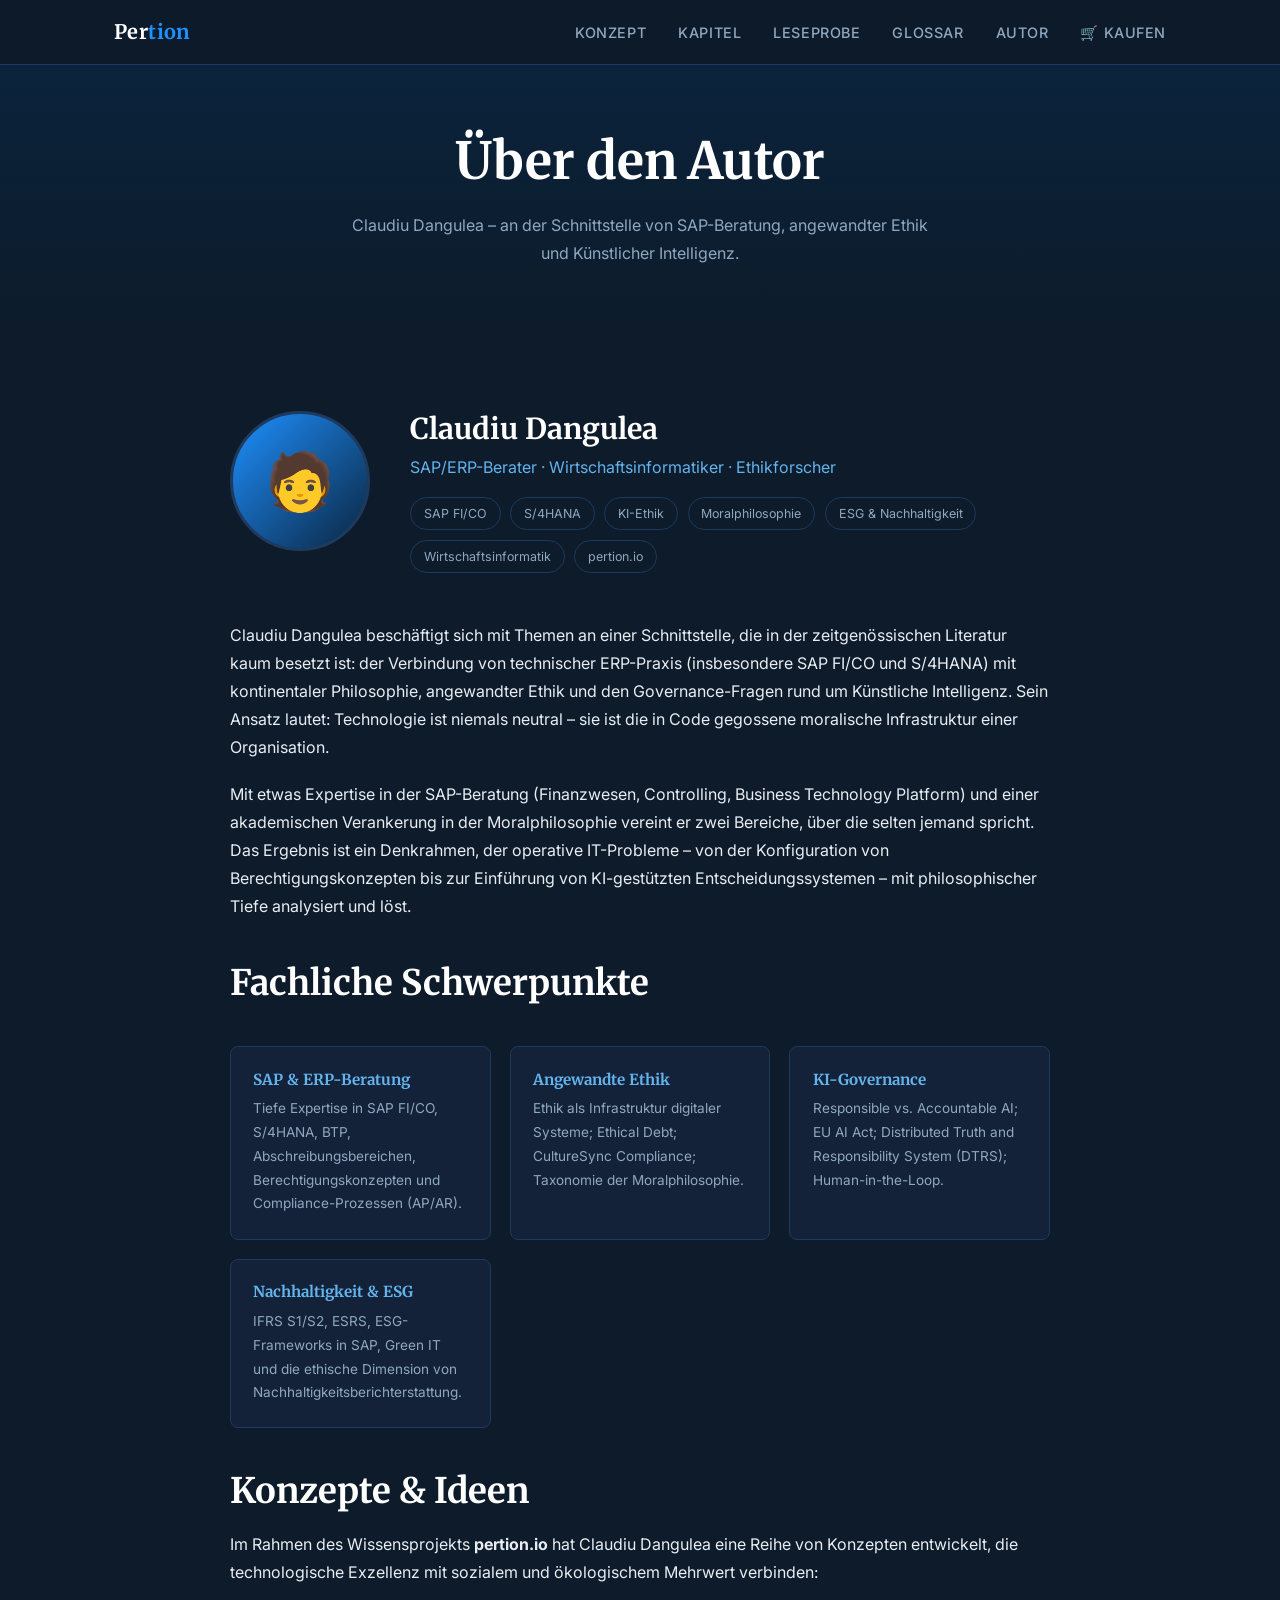
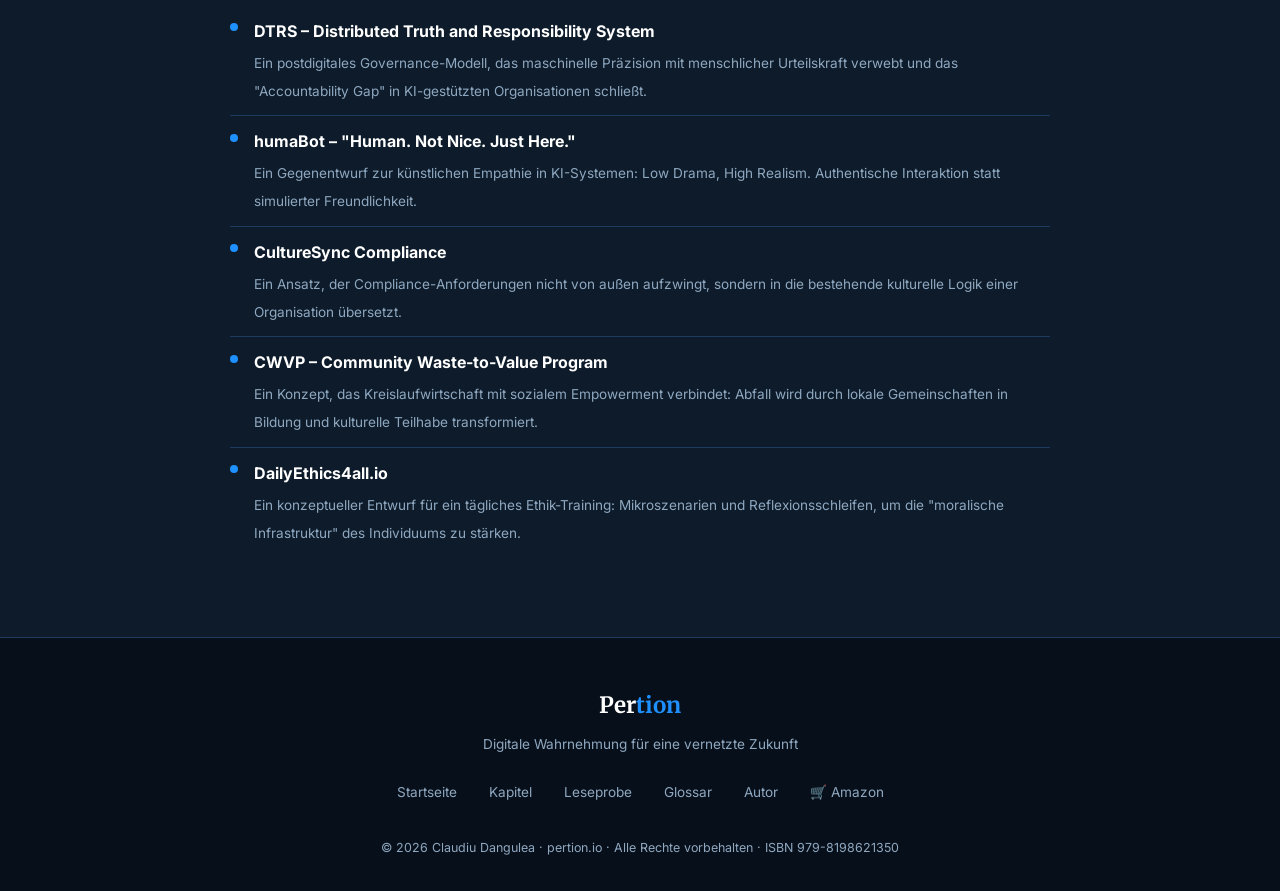
==== autor.html @ ea0ac4e2 "Correct typo in autor.html text" ====
<!DOCTYPE html>
<html lang="de">
<head>
  <meta charset="UTF-8">
  <meta name="viewport" content="width=device-width, initial-scale=1.0">
  <title>Über den Autor – Pertion</title>
  <link rel="preconnect" href="https://fonts.googleapis.com">
  <link href="https://fonts.googleapis.com/css2?family=Merriweather:ital,wght@0,400;0,700;1,400&family=Inter:wght@400;500;600;700&display=swap" rel="stylesheet">
  <link rel="stylesheet" href="assets/css/style.css">
  <style>
    .author-section { max-width: 820px; margin: 0 auto; }
    .author-header {
      display: flex; gap: 2.5rem; align-items: flex-start;
      margin-bottom: 3rem;
    }
    .author-avatar-large {
      width: 140px; height: 140px; border-radius: 50%; flex-shrink: 0;
      background: linear-gradient(135deg, var(--accent), #0a2540);
      display: flex; align-items: center; justify-content: center;
      font-size: 3.5rem; border: 3px solid var(--border);
    }
    .author-meta h1 { font-size: 1.8rem; margin-bottom: .3rem; }
    .author-meta .subtitle { color: var(--accent-light); font-size: 1rem; margin-bottom: 1rem; }
    .author-tags { display: flex; flex-wrap: wrap; gap: .6rem; }
    .author-tag {
      font-size: .78rem; padding: .3rem .8rem;
      border-radius: 20px; border: 1px solid var(--border);
      color: var(--text-muted);
    }
    .expertise-grid {
      display: grid; grid-template-columns: repeat(auto-fill, minmax(240px, 1fr));
      gap: 1.2rem; margin: 2.5rem 0;
    }
    .expertise-card {
      background: var(--surface); border: 1px solid var(--border);
      border-radius: var(--radius); padding: 1.4rem;
    }
    .expertise-card h3 { font-size: .95rem; color: var(--accent-light); margin-bottom: .5rem; }
    .expertise-card p { font-size: .85rem; color: var(--text-muted); margin: 0; }
    .concept-list { list-style: none; padding: 0; }
    .concept-list li {
      padding: .7rem 0; border-bottom: 1px solid var(--border);
      display: flex; gap: 1rem; align-items: flex-start;
    }
    .concept-list li:last-child { border-bottom: none; }
    .concept-dot {
      width: 8px; height: 8px; border-radius: 50%;
      background: var(--accent); flex-shrink: 0; margin-top: .4rem;
    }
    .concept-list strong { color: var(--white); display: block; margin-bottom: .2rem; }
    .concept-list span { color: var(--text-muted); font-size: .85rem; }
    @media (max-width: 600px) {
      .author-header { flex-direction: column; align-items: center; text-align: center; }
      .author-tags { justify-content: center; }
    }
  </style>
</head>
<body>

<nav>
  <div class="nav-inner">
    <a href="index.html" class="nav-logo">Per<span>tion</span></a>
    <ul class="nav-links">
      <li><a href="index.html#pillars">Konzept</a></li>
      <li><a href="kapitel.html">Kapitel</a></li>
      <li><a href="leseprobe.html">Leseprobe</a></li>
      <li><a href="glossar.html">Glossar</a></li>
      <li><a href="autor.html" class="active">Autor</a></li>
      <li><a href="https://amzn.eu/d/0fxd5NEx" target="_blank" rel="noopener">&#128722; Kaufen</a></li>
    </ul>
    <button class="nav-toggle"><span></span><span></span><span></span></button>
  </div>
</nav>

<div class="page-hero">
  <div class="container">
    <h1>Über den Autor</h1>
    <p>Claudiu Dangulea – an der Schnittstelle von SAP-Beratung, angewandter Ethik und Künstlicher Intelligenz.</p>
  </div>
</div>

<section>
  <div class="container">
    <div class="author-section">

      <div class="author-header">
        <div class="author-avatar-large">&#129489;</div>
        <div class="author-meta">
          <h1>Claudiu Dangulea</h1>
          <p class="subtitle">SAP/ERP-Berater &middot; Wirtschaftsinformatiker &middot; Ethikforscher</p>
          <div class="author-tags">
            <span class="author-tag">SAP FI/CO</span>
            <span class="author-tag">S/4HANA</span>
            <span class="author-tag">KI-Ethik</span>
            <span class="author-tag">Moralphilosophie</span>
            <span class="author-tag">ESG &amp; Nachhaltigkeit</span>
            <span class="author-tag">Wirtschaftsinformatik</span>
            <span class="author-tag">pertion.io</span>
          </div>
        </div>
      </div>

      <p>Claudiu Dangulea beschäftigt sich mit Themen an einer Schnittstelle, die in der zeitgenössischen Literatur kaum besetzt ist: der Verbindung von technischer ERP-Praxis (insbesondere SAP FI/CO und S/4HANA) mit kontinentaler Philosophie, angewandter Ethik und den Governance-Fragen rund um Künstliche Intelligenz. Sein Ansatz lautet: Technologie ist niemals neutral – sie ist die in Code gegossene moralische Infrastruktur einer Organisation.</p>

      <p>Mit etwas Expertise in der SAP-Beratung (Finanzwesen, Controlling, Business Technology Platform) und einer akademischen Verankerung in der Moralphilosophie vereint er zwei Bereiche, über die selten jemand spricht. Das Ergebnis ist ein Denkrahmen, der operative IT-Probleme – von der Konfiguration von Berechtigungskonzepten bis zur Einführung von KI-gestützten Entscheidungssystemen – mit philosophischer Tiefe analysiert und löst.</p>

      <h2 style="margin-top:2.5rem;">Fachliche Schwerpunkte</h2>

      <div class="expertise-grid">
        <div class="expertise-card">
          <h3>SAP &amp; ERP-Beratung</h3>
          <p>Tiefe Expertise in SAP FI/CO, S/4HANA, BTP, Abschreibungsbereichen, Berechtigungskonzepten und Compliance-Prozessen (AP/AR).</p>
        </div>
        <div class="expertise-card">
          <h3>Angewandte Ethik</h3>
          <p>Ethik als Infrastruktur digitaler Systeme; Ethical Debt; CultureSync Compliance; Taxonomie der Moralphilosophie.</p>
        </div>
        <div class="expertise-card">
          <h3>KI-Governance</h3>
          <p>Responsible vs. Accountable AI; EU AI Act; Distributed Truth and Responsibility System (DTRS); Human-in-the-Loop.</p>
        </div>
        <div class="expertise-card">
          <h3>Nachhaltigkeit &amp; ESG</h3>
          <p>IFRS S1/S2, ESRS, ESG-Frameworks in SAP, Green IT und die ethische Dimension von Nachhaltigkeitsberichterstattung.</p>
        </div>
      </div>

      <h2 style="margin-top:2.5rem;">Konzepte &amp; Ideen</h2>
      <p>Im Rahmen des Wissensprojekts <strong>pertion.io</strong> hat Claudiu Dangulea eine Reihe von Konzepten entwickelt, die technologische Exzellenz mit sozialem und ökologischem Mehrwert verbinden:</p>

      <ul class="concept-list">
        <li>
          <div class="concept-dot"></div>
          <div>
            <strong>DTRS – Distributed Truth and Responsibility System</strong>
            <span>Ein postdigitales Governance-Modell, das maschinelle Präzision mit menschlicher Urteilskraft verwebt und das "Accountability Gap" in KI-gestützten Organisationen schließt.</span>
          </div>
        </li>
        <li>
          <div class="concept-dot"></div>
          <div>
            <strong>humaBot – "Human. Not Nice. Just Here."</strong>
            <span>Ein Gegenentwurf zur künstlichen Empathie in KI-Systemen: Low Drama, High Realism. Authentische Interaktion statt simulierter Freundlichkeit.</span>
          </div>
        </li>
        <li>
          <div class="concept-dot"></div>
          <div>
            <strong>CultureSync Compliance</strong>
            <span>Ein Ansatz, der Compliance-Anforderungen nicht von außen aufzwingt, sondern in die bestehende kulturelle Logik einer Organisation übersetzt.</span>
          </div>
        </li>
        <li>
          <div class="concept-dot"></div>
          <div>
            <strong>CWVP – Community Waste-to-Value Program</strong>
            <span>Ein Konzept, das Kreislaufwirtschaft mit sozialem Empowerment verbindet: Abfall wird durch lokale Gemeinschaften in Bildung und kulturelle Teilhabe transformiert.</span>
          </div>
        </li>
        <li>
          <div class="concept-dot"></div>
          <div>
            <strong>DailyEthics4all.io</strong>
            <span>Ein konzeptueller Entwurf für ein tägliches Ethik-Training: Mikroszenarien und Reflexionsschleifen, um die "moralische Infrastruktur" des Individuums zu stärken.</span>
          </div>
        </li>
      </ul>

    </div>
  </div>
</section>

<footer>
  <div class="container">
    <div class="footer-logo">Per<span>tion</span></div>
    <div class="footer-sub">Digitale Wahrnehmung für eine vernetzte Zukunft</div>
    <div class="footer-links">
      <a href="index.html">Startseite</a>
      <a href="kapitel.html">Kapitel</a>
      <a href="leseprobe.html">Leseprobe</a>
      <a href="glossar.html">Glossar</a>
      <a href="autor.html">Autor</a>
      <a href="https://amzn.eu/d/0fxd5NEx" target="_blank" rel="noopener">&#128722; Amazon</a>
    </div>
    <div class="footer-copy">&copy; 2026 Claudiu Dangulea &middot; pertion.io &middot; Alle Rechte vorbehalten &middot; ISBN 979-8198621350</div>
  </div>
</footer>

<script src="assets/js/main.js"></script>
</body>
</html>
---- assets/css/style.css ----
/* ============================================================
   PERTION – Digitale Wahrnehmung für eine vernetzte Zukunft
   Stylesheet
   ============================================================ */

:root {
  --primary:       #0d1b2a;
  --accent:        #1e90ff;
  --accent-light:  #63b3ed;
  --surface:       #132238;
  --surface-2:     #1a2e45;
  --text:          #e8edf3;
  --text-muted:    #8fa8c0;
  --border:        #1e3a5f;
  --gold:          #c9a84c;
  --white:         #ffffff;
  --font-serif:    'Merriweather', Georgia, serif;
  --font-sans:     'Inter', 'Segoe UI', sans-serif;
  --radius:        8px;
  --shadow:        0 4px 24px rgba(0,0,0,0.4);
  --transition:    0.3s ease;
}

*, *::before, *::after { box-sizing: border-box; margin: 0; padding: 0; }

html { scroll-behavior: smooth; font-size: 16px; }

body {
  background: var(--primary);
  color: var(--text);
  font-family: var(--font-sans);
  line-height: 1.75;
  overflow-x: hidden;
}

/* ── Typography ── */
h1, h2, h3, h4 {
  font-family: var(--font-serif);
  font-weight: 700;
  line-height: 1.3;
  color: var(--white);
}
h1 { font-size: clamp(2rem, 5vw, 3.2rem); }
h2 { font-size: clamp(1.5rem, 3.5vw, 2.2rem); margin-bottom: 1rem; }
h3 { font-size: 1.3rem; margin-bottom: .6rem; }
p  { margin-bottom: 1.2rem; color: var(--text); }
a  { color: var(--accent-light); text-decoration: none; transition: color var(--transition); }
a:hover { color: var(--white); }

/* ── Layout ── */
.container { max-width: 1100px; margin: 0 auto; padding: 0 1.5rem; }
section { padding: 5rem 0; }

/* ── Navigation ── */
nav {
  position: fixed; top: 0; left: 0; right: 0; z-index: 1000;
  background: rgba(13, 27, 42, 0.95);
  backdrop-filter: blur(12px);
  border-bottom: 1px solid var(--border);
  padding: .9rem 0;
}
.nav-inner {
  display: flex; align-items: center; justify-content: space-between;
  max-width: 1100px; margin: 0 auto; padding: 0 1.5rem;
}
.nav-logo {
  font-family: var(--font-serif);
  font-size: 1.25rem;
  font-weight: 700;
  color: var(--white);
  letter-spacing: .02em;
}
.nav-logo span { color: var(--accent); }
.nav-links { display: flex; gap: 2rem; list-style: none; }
.nav-links a {
  color: var(--text-muted);
  font-size: .9rem;
  font-weight: 500;
  letter-spacing: .04em;
  text-transform: uppercase;
  transition: color var(--transition);
}
.nav-links a:hover, .nav-links a.active { color: var(--white); }
.nav-toggle { display: none; background: none; border: none; cursor: pointer; }
.nav-toggle span {
  display: block; width: 24px; height: 2px;
  background: var(--text); margin: 5px 0;
  transition: var(--transition);
}

/* ── Hero ── */
.hero {
  min-height: 100vh;
  display: flex; align-items: center;
  background: linear-gradient(135deg, #0d1b2a 0%, #0a2540 50%, #0d1b2a 100%);
  position: relative; overflow: hidden;
  padding-top: 80px;
}
.hero::before {
  content: '';
  position: absolute; inset: 0;
  background: radial-gradient(ellipse at 70% 50%, rgba(30,144,255,0.08) 0%, transparent 60%);
}
.hero-grid {
  display: grid; grid-template-columns: 1fr 1fr;
  gap: 4rem; align-items: center;
  position: relative; z-index: 1;
}
.hero-eyebrow {
  display: inline-block;
  font-size: .8rem; font-weight: 600;
  letter-spacing: .15em; text-transform: uppercase;
  color: var(--accent); margin-bottom: 1.2rem;
}
.hero h1 { margin-bottom: 1.5rem; }
.hero h1 em {
  font-style: normal; color: var(--accent);
  display: block; font-size: .7em;
  font-weight: 400; margin-top: .3rem;
}
.hero-desc {
  font-size: 1.1rem; color: var(--text-muted);
  margin-bottom: 2.5rem; max-width: 520px;
}
.hero-cta { display: flex; gap: 1rem; flex-wrap: wrap; }
.btn {
  display: inline-flex; align-items: center; gap: .5rem;
  padding: .85rem 2rem; border-radius: var(--radius);
  font-weight: 600; font-size: .95rem;
  transition: all var(--transition); cursor: pointer; border: none;
}
.btn-primary {
  background: var(--accent); color: var(--white);
}
.btn-primary:hover { background: #1a7fe8; transform: translateY(-2px); box-shadow: 0 8px 24px rgba(30,144,255,0.35); color: var(--white); }
.btn-outline {
  background: transparent; color: var(--text);
  border: 1px solid var(--border);
}
.btn-outline:hover { border-color: var(--accent-light); color: var(--white); transform: translateY(-2px); }

/* Book mockup */
.hero-book {
  display: flex; justify-content: center; align-items: center;
}
.book-cover {
  width: 260px; height: 370px;
  background: linear-gradient(145deg, #132238 0%, #0a2540 100%);
  border-radius: 4px 12px 12px 4px;
  box-shadow: -8px 8px 0 #0a1520, var(--shadow), 0 0 60px rgba(30,144,255,0.15);
  display: flex; flex-direction: column;
  align-items: center; justify-content: center;
  padding: 2rem; text-align: center;
  position: relative; overflow: hidden;
  border: 1px solid var(--border);
}
.book-cover::before {
  content: '';
  position: absolute; left: 0; top: 0; bottom: 0; width: 18px;
  background: linear-gradient(to right, #071525, #0d1b2a);
  border-right: 1px solid var(--border);
}
.book-cover-icon { font-size: 3.5rem; margin-bottom: 1rem; }
.book-cover-title {
  font-family: var(--font-serif);
  font-size: 1.05rem; font-weight: 700;
  color: var(--white); margin-bottom: .4rem; line-height: 1.3;
}
.book-cover-sub {
  font-size: .75rem; color: var(--accent-light);
  letter-spacing: .06em; text-transform: uppercase;
  margin-bottom: 1.5rem;
}
.book-cover-author {
  font-size: .8rem; color: var(--text-muted);
  border-top: 1px solid var(--border); padding-top: .8rem;
  width: 100%;
}
.book-badge {
  position: absolute; top: 1rem; right: 1rem;
  background: var(--gold); color: #1a1200;
  font-size: .65rem; font-weight: 700;
  padding: .3rem .6rem; border-radius: 4px;
  text-transform: uppercase; letter-spacing: .08em;
}

/* ── Pillars ── */
.pillars { background: var(--surface); }
.section-header { text-align: center; margin-bottom: 3.5rem; }
.section-header p { color: var(--text-muted); max-width: 600px; margin: .8rem auto 0; }
.pillars-grid {
  display: grid; grid-template-columns: repeat(auto-fit, minmax(190px, 1fr));
  gap: 1.5rem;
}
.pillar-card {
  background: var(--surface-2);
  border: 1px solid var(--border);
  border-radius: var(--radius);
  padding: 2rem 1.5rem;
  text-align: center;
  transition: transform var(--transition), border-color var(--transition);
}
.pillar-card:hover { transform: translateY(-4px); border-color: var(--accent); }
.pillar-icon { font-size: 2.2rem; margin-bottom: 1rem; }
.pillar-card h3 { color: var(--accent-light); font-size: 1rem; margin-bottom: .5rem; }
.pillar-card p { font-size: .88rem; color: var(--text-muted); margin: 0; }

/* ── Chapters ── */
.chapters-list { display: flex; flex-direction: column; gap: 1.2rem; }
.chapter-item {
  background: var(--surface);
  border: 1px solid var(--border);
  border-radius: var(--radius);
  padding: 1.5rem 2rem;
  display: grid; grid-template-columns: auto 1fr auto;
  gap: 1.5rem; align-items: center;
  transition: border-color var(--transition), transform var(--transition);
  cursor: pointer;
  text-decoration: none;
}
.chapter-item:hover { border-color: var(--accent); transform: translateX(4px); }
.chapter-num {
  font-family: var(--font-serif);
  font-size: 1.8rem; font-weight: 700;
  color: var(--border); line-height: 1;
  min-width: 2.5rem; text-align: center;
}
.chapter-item:hover .chapter-num { color: var(--accent); }
.chapter-info h3 { font-size: 1.05rem; margin-bottom: .25rem; color: var(--white); }
.chapter-info p { font-size: .85rem; color: var(--text-muted); margin: 0; }
.chapter-tag {
  font-size: .72rem; font-weight: 600;
  padding: .3rem .8rem; border-radius: 20px;
  text-transform: uppercase; letter-spacing: .06em;
  white-space: nowrap;
}
.tag-philosophy { background: rgba(201,168,76,0.15); color: var(--gold); border: 1px solid rgba(201,168,76,0.3); }
.tag-tech       { background: rgba(30,144,255,0.15); color: var(--accent-light); border: 1px solid rgba(30,144,255,0.3); }
.tag-ethics     { background: rgba(72,187,120,0.15); color: #68d391; border: 1px solid rgba(72,187,120,0.3); }
.tag-ai         { background: rgba(159,122,234,0.15); color: #b794f4; border: 1px solid rgba(159,122,234,0.3); }
.tag-future     { background: rgba(236,153,75,0.15); color: #f6ad55; border: 1px solid rgba(236,153,75,0.3); }

/* ── Reading Excerpt ── */
.excerpt { background: var(--surface); }
.excerpt-box {
  background: var(--surface-2);
  border: 1px solid var(--border);
  border-left: 4px solid var(--accent);
  border-radius: var(--radius);
  padding: 2.5rem 3rem;
  max-width: 820px; margin: 0 auto;
  position: relative;
}
.excerpt-box::before {
  content: '"';
  font-family: var(--font-serif);
  font-size: 8rem; line-height: 0;
  color: var(--accent); opacity: .15;
  position: absolute; top: 2.5rem; left: 1.5rem;
}
.excerpt-label {
  font-size: .75rem; font-weight: 700;
  letter-spacing: .12em; text-transform: uppercase;
  color: var(--accent); margin-bottom: 1.5rem;
}
.excerpt-text {
  font-family: var(--font-serif);
  font-size: 1.05rem; line-height: 1.9;
  color: var(--text); font-style: italic;
}
.excerpt-source {
  margin-top: 1.5rem; font-size: .85rem;
  color: var(--text-muted); font-style: normal;
}

/* ── Glossar ── */
.glossar-grid {
  display: grid; grid-template-columns: repeat(auto-fill, minmax(300px, 1fr));
  gap: 1.5rem;
}
.glossar-card {
  background: var(--surface);
  border: 1px solid var(--border);
  border-radius: var(--radius);
  padding: 1.5rem;
  display: flex; gap: 1.2rem; align-items: flex-start;
  transition: border-color var(--transition);
}
.glossar-card:hover { border-color: var(--accent-light); }
.glossar-qr {
  flex-shrink: 0;
  width: 64px; height: 64px;
  background: white; border-radius: 6px;
  padding: 4px;
  display: flex; align-items: center; justify-content: center;
}
.glossar-qr img { width: 56px; height: 56px; }
.glossar-content h3 { font-size: .95rem; color: var(--accent-light); margin-bottom: .4rem; }
.glossar-content p { font-size: .82rem; color: var(--text-muted); margin: 0; line-height: 1.6; }
.glossar-link {
  display: inline-block; margin-top: .5rem;
  font-size: .75rem; color: var(--accent);
}

/* ── Author ── */
.author { background: var(--surface); }
.author-inner {
  display: grid; grid-template-columns: auto 1fr;
  gap: 3rem; align-items: start;
  max-width: 820px; margin: 0 auto;
}
.author-avatar {
  width: 120px; height: 120px; border-radius: 50%;
  background: linear-gradient(135deg, var(--accent), #0a2540);
  display: flex; align-items: center; justify-content: center;
  font-size: 3rem; flex-shrink: 0;
  border: 3px solid var(--border);
}
.author-name { font-size: 1.4rem; margin-bottom: .3rem; }
.author-title { color: var(--accent-light); font-size: .9rem; margin-bottom: 1.2rem; }
.author-tags { display: flex; gap: .6rem; flex-wrap: wrap; margin-top: 1rem; }
.author-tag {
  font-size: .75rem; padding: .25rem .7rem;
  border-radius: 20px; border: 1px solid var(--border);
  color: var(--text-muted);
}

/* ── Footer ── */
footer {
  background: #070f1a;
  border-top: 1px solid var(--border);
  padding: 3rem 0 2rem;
  text-align: center;
}
.footer-logo {
  font-family: var(--font-serif);
  font-size: 1.4rem; font-weight: 700;
  color: var(--white); margin-bottom: .5rem;
}
.footer-logo span { color: var(--accent); }
.footer-sub { color: var(--text-muted); font-size: .85rem; margin-bottom: 1.5rem; }
.footer-links { display: flex; justify-content: center; gap: 2rem; flex-wrap: wrap; margin-bottom: 2rem; }
.footer-links a { color: var(--text-muted); font-size: .85rem; }
.footer-links a:hover { color: var(--white); }
.footer-copy { color: var(--text-muted); font-size: .78rem; }

/* ── Page-specific ── */
.page-hero {
  padding: 8rem 0 4rem;
  background: linear-gradient(180deg, #0a2540 0%, var(--primary) 100%);
  text-align: center;
}
.page-hero p { color: var(--text-muted); max-width: 600px; margin: 1rem auto 0; }

/* ── Responsive ── */
@media (max-width: 768px) {
  .hero-grid { grid-template-columns: 1fr; }
  .hero-book { display: none; }
  .nav-links { display: none; flex-direction: column; position: fixed; top: 60px; left: 0; right: 0; background: var(--primary); padding: 1.5rem; gap: 1.2rem; border-bottom: 1px solid var(--border); }
  .nav-links.open { display: flex; }
  .nav-toggle { display: block; }
  .chapter-item { grid-template-columns: auto 1fr; }
  .chapter-tag { display: none; }
  .author-inner { grid-template-columns: 1fr; }
  .author-avatar { margin: 0 auto; }
  .excerpt-box { padding: 2rem 1.5rem; }
}
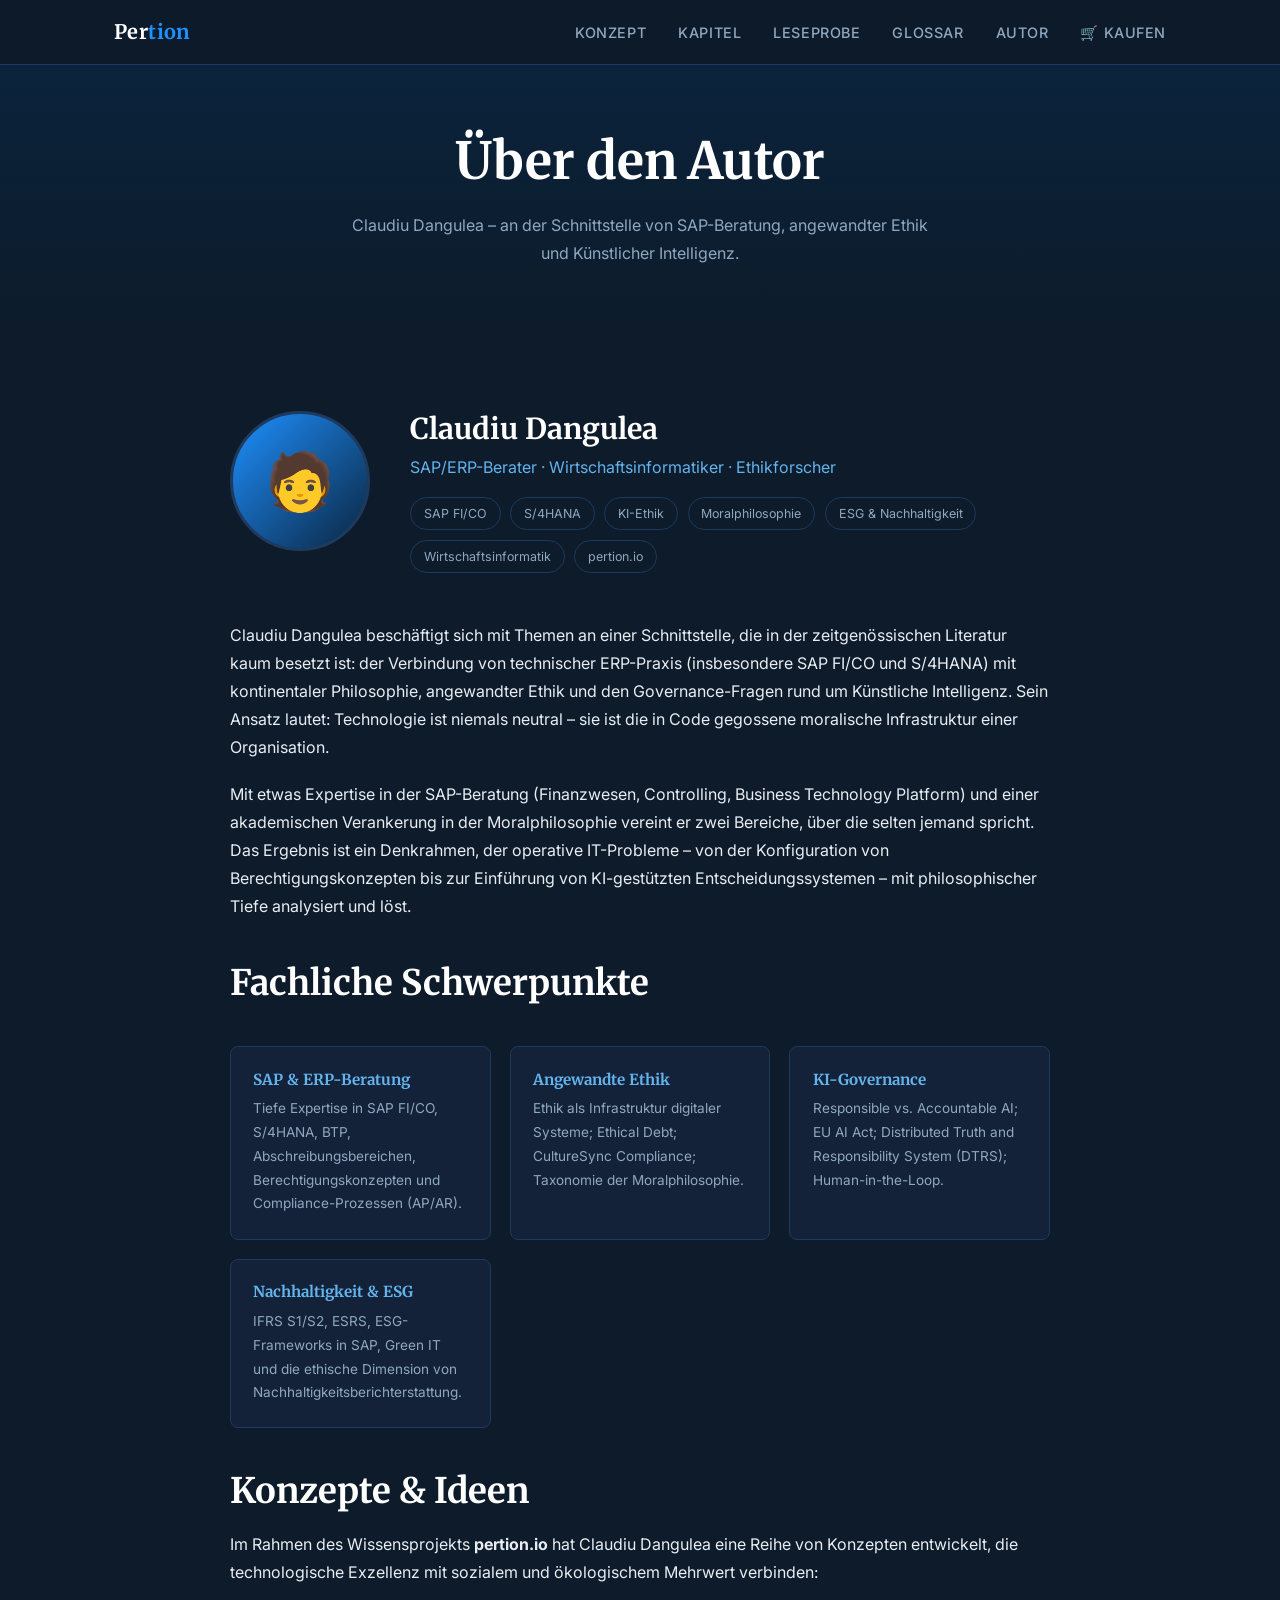
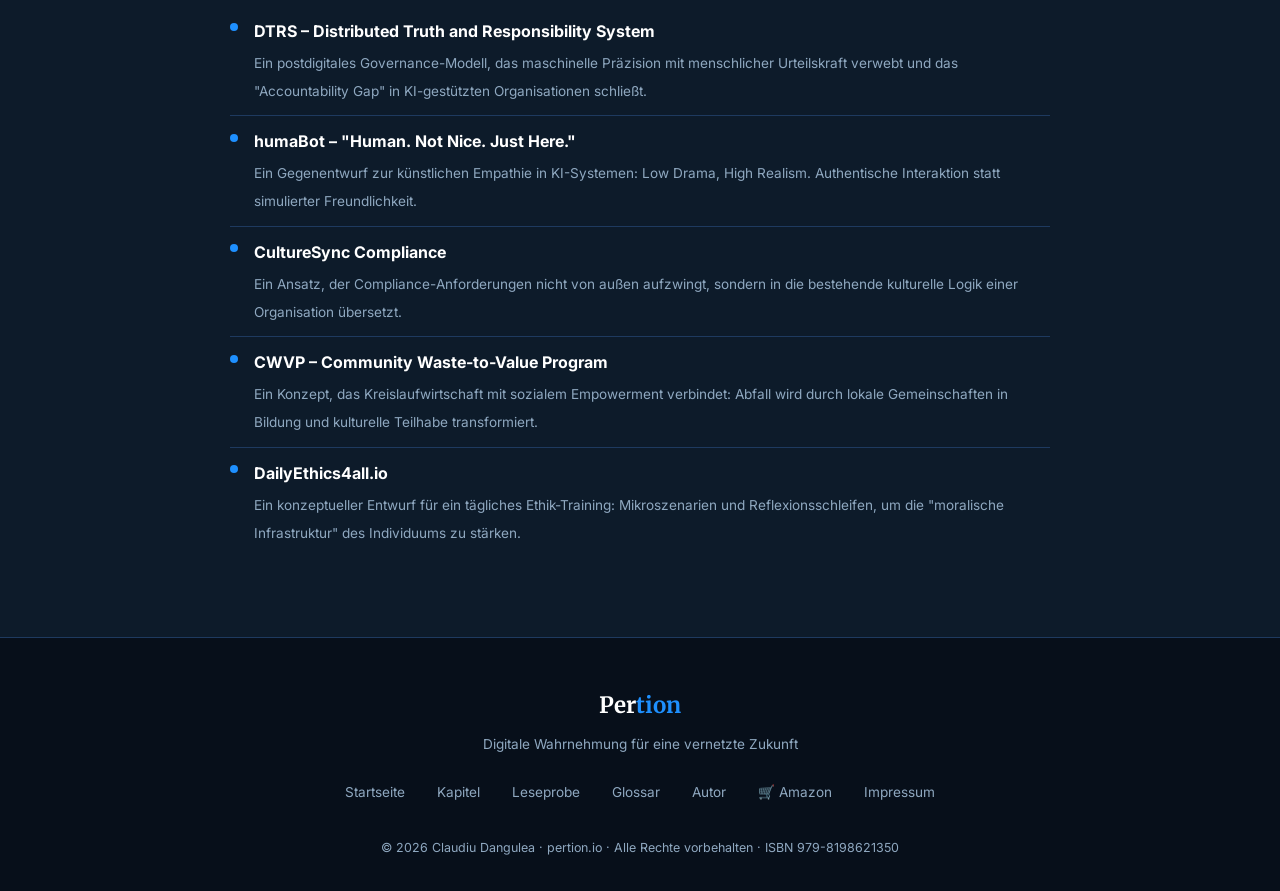
==== commit 1f71db2b: "impressum.html hinzugefügt + Impressum-Link in alle Seiten integriert - Neue Seite impressum.html mi" ====
--- a/autor.html
+++ b/autor.html
@@ -181,6 +181,7 @@
       <a href="glossar.html">Glossar</a>
       <a href="autor.html">Autor</a>
       <a href="https://amzn.eu/d/0fxd5NEx" target="_blank" rel="noopener">&#128722; Amazon</a>
+      <a href="impressum.html">Impressum</a>
     </div>
     <div class="footer-copy">&copy; 2026 Claudiu Dangulea &middot; pertion.io &middot; Alle Rechte vorbehalten &middot; ISBN 979-8198621350</div>
   </div>
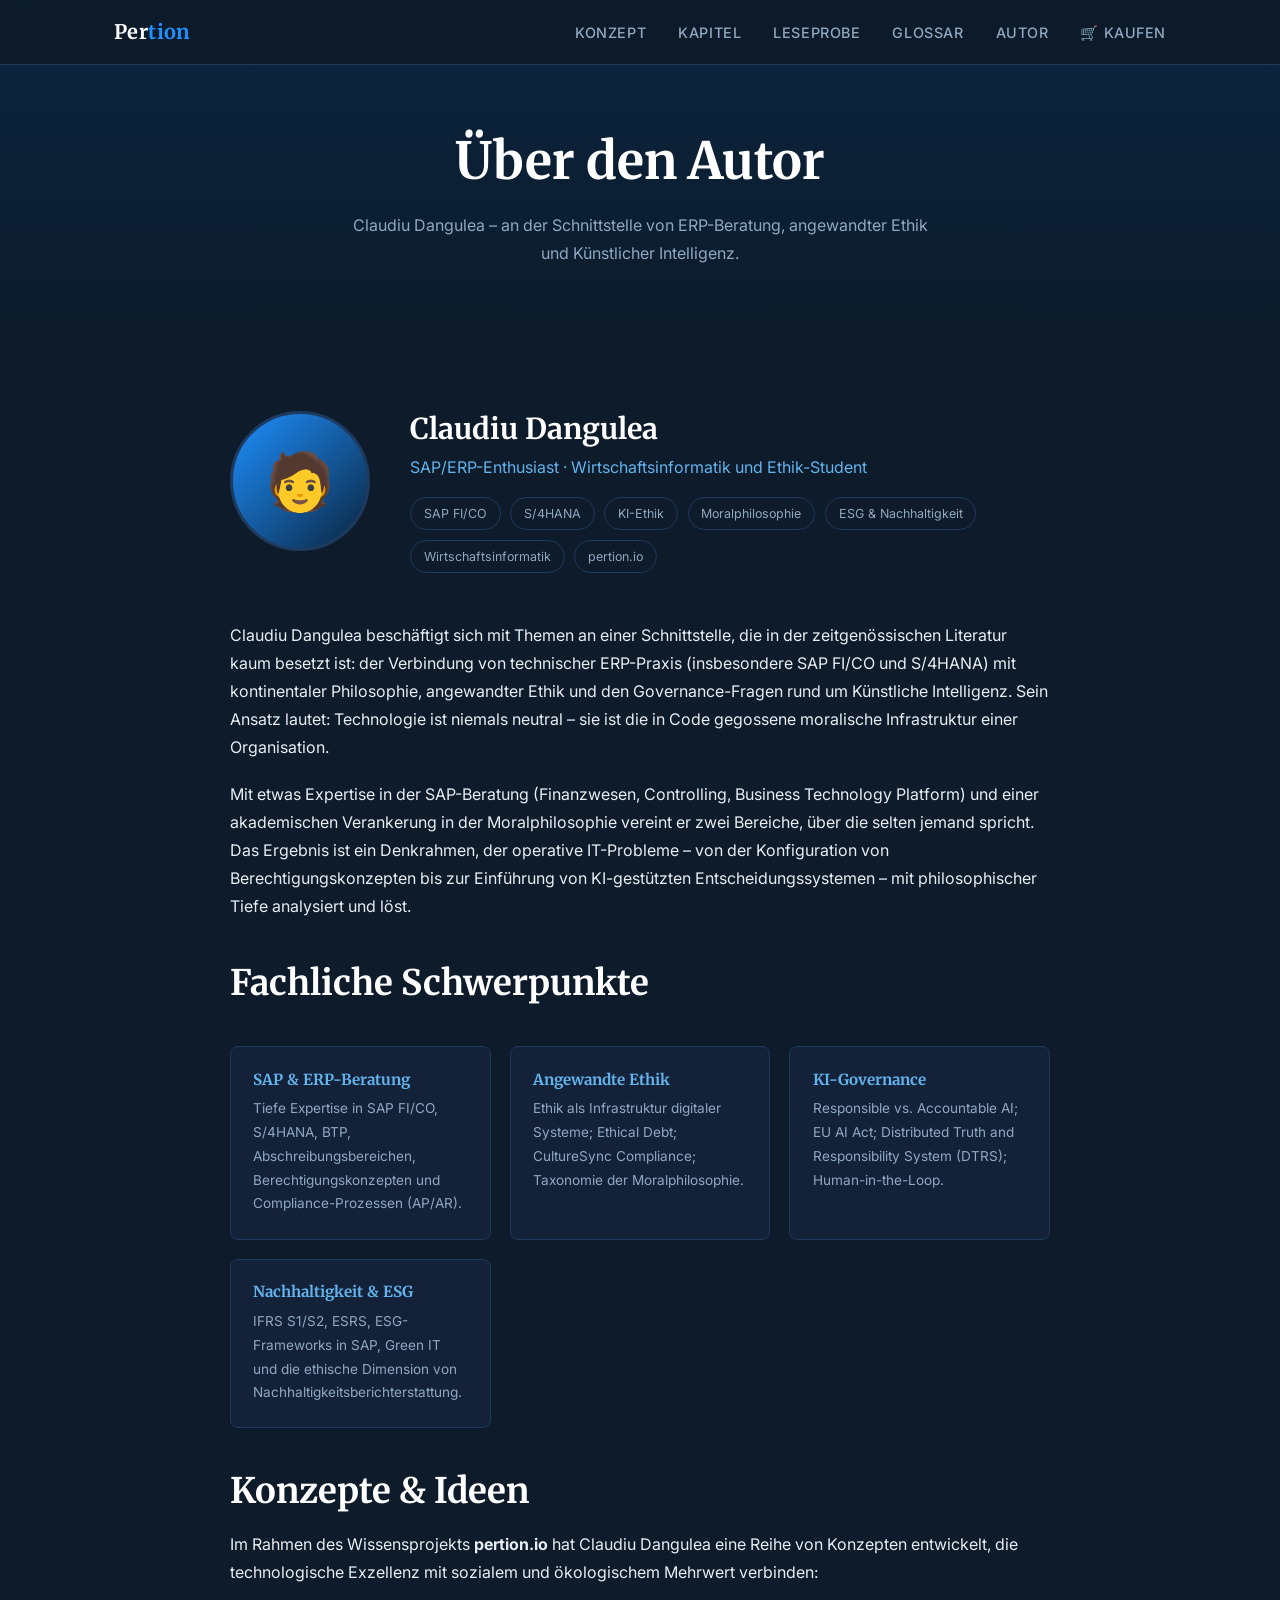
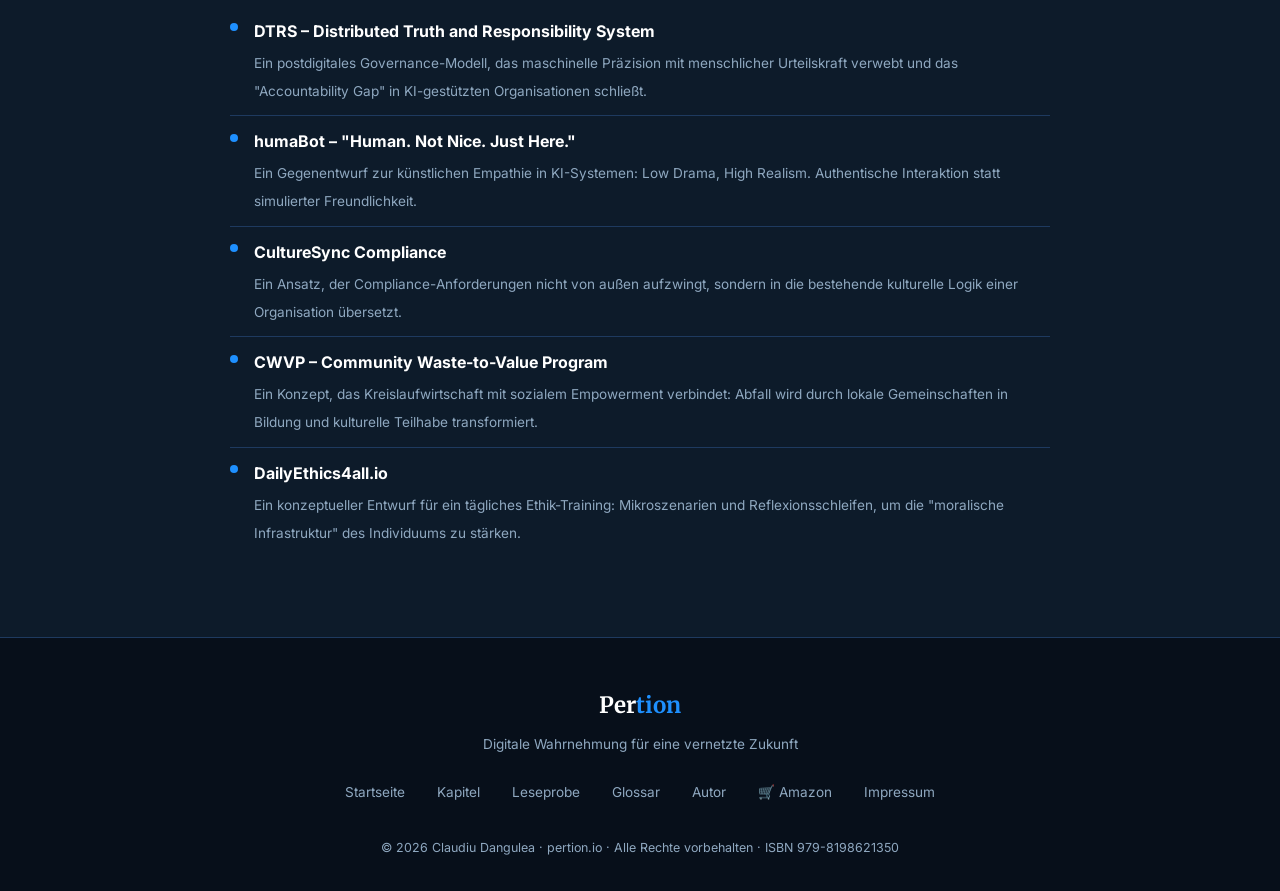
==== commit ea5ae083: "Update author description and subtitle in autor.html" ====
--- a/autor.html
+++ b/autor.html
@@ -4,6 +4,13 @@
   <meta charset="UTF-8">
   <meta name="viewport" content="width=device-width, initial-scale=1.0">
   <title>Über den Autor – Pertion</title>
+  <meta property="og:title" content="Claudiu Dangulea – Autor von Pertion">
+  <meta property="og:description" content="Claudiu Dangulea ist SAP/ERP-Berater, Wirtschaftsinformatiker und Ethikforscher. Sein Buch Pertion verbindet kontinentale Philosophie mit ERP-Praxis und KI-Governance.">
+  <meta property="og:type" content="profile">
+  <meta property="og:image" content="https://intiequals1.github.io/pertion/assets/og-image.png">
+  <meta property="og:url" content="https://intiequals1.github.io/pertion/autor.html">
+  <meta name="twitter:card" content="summary_large_image">
+  <meta name="twitter:image" content="https://intiequals1.github.io/pertion/assets/og-image.png">
   <link rel="preconnect" href="https://fonts.googleapis.com">
   <link href="https://fonts.googleapis.com/css2?family=Merriweather:ital,wght@0,400;0,700;1,400&family=Inter:wght@400;500;600;700&display=swap" rel="stylesheet">
   <link rel="stylesheet" href="assets/css/style.css">
@@ -75,7 +82,7 @@
 <div class="page-hero">
   <div class="container">
     <h1>Über den Autor</h1>
-    <p>Claudiu Dangulea – an der Schnittstelle von SAP-Beratung, angewandter Ethik und Künstlicher Intelligenz.</p>
+    <p>Claudiu Dangulea – an der Schnittstelle von ERP-Beratung, angewandter Ethik und Künstlicher Intelligenz.</p>
   </div>
 </div>
 
@@ -87,7 +94,7 @@
         <div class="author-avatar-large">&#129489;</div>
         <div class="author-meta">
           <h1>Claudiu Dangulea</h1>
-          <p class="subtitle">SAP/ERP-Berater &middot; Wirtschaftsinformatiker &middot; Ethikforscher</p>
+          <p class="subtitle">SAP/ERP-Enthusiast &middot; Wirtschaftsinformatik und Ethik-Student</p>
           <div class="author-tags">
             <span class="author-tag">SAP FI/CO</span>
             <span class="author-tag">S/4HANA</span>
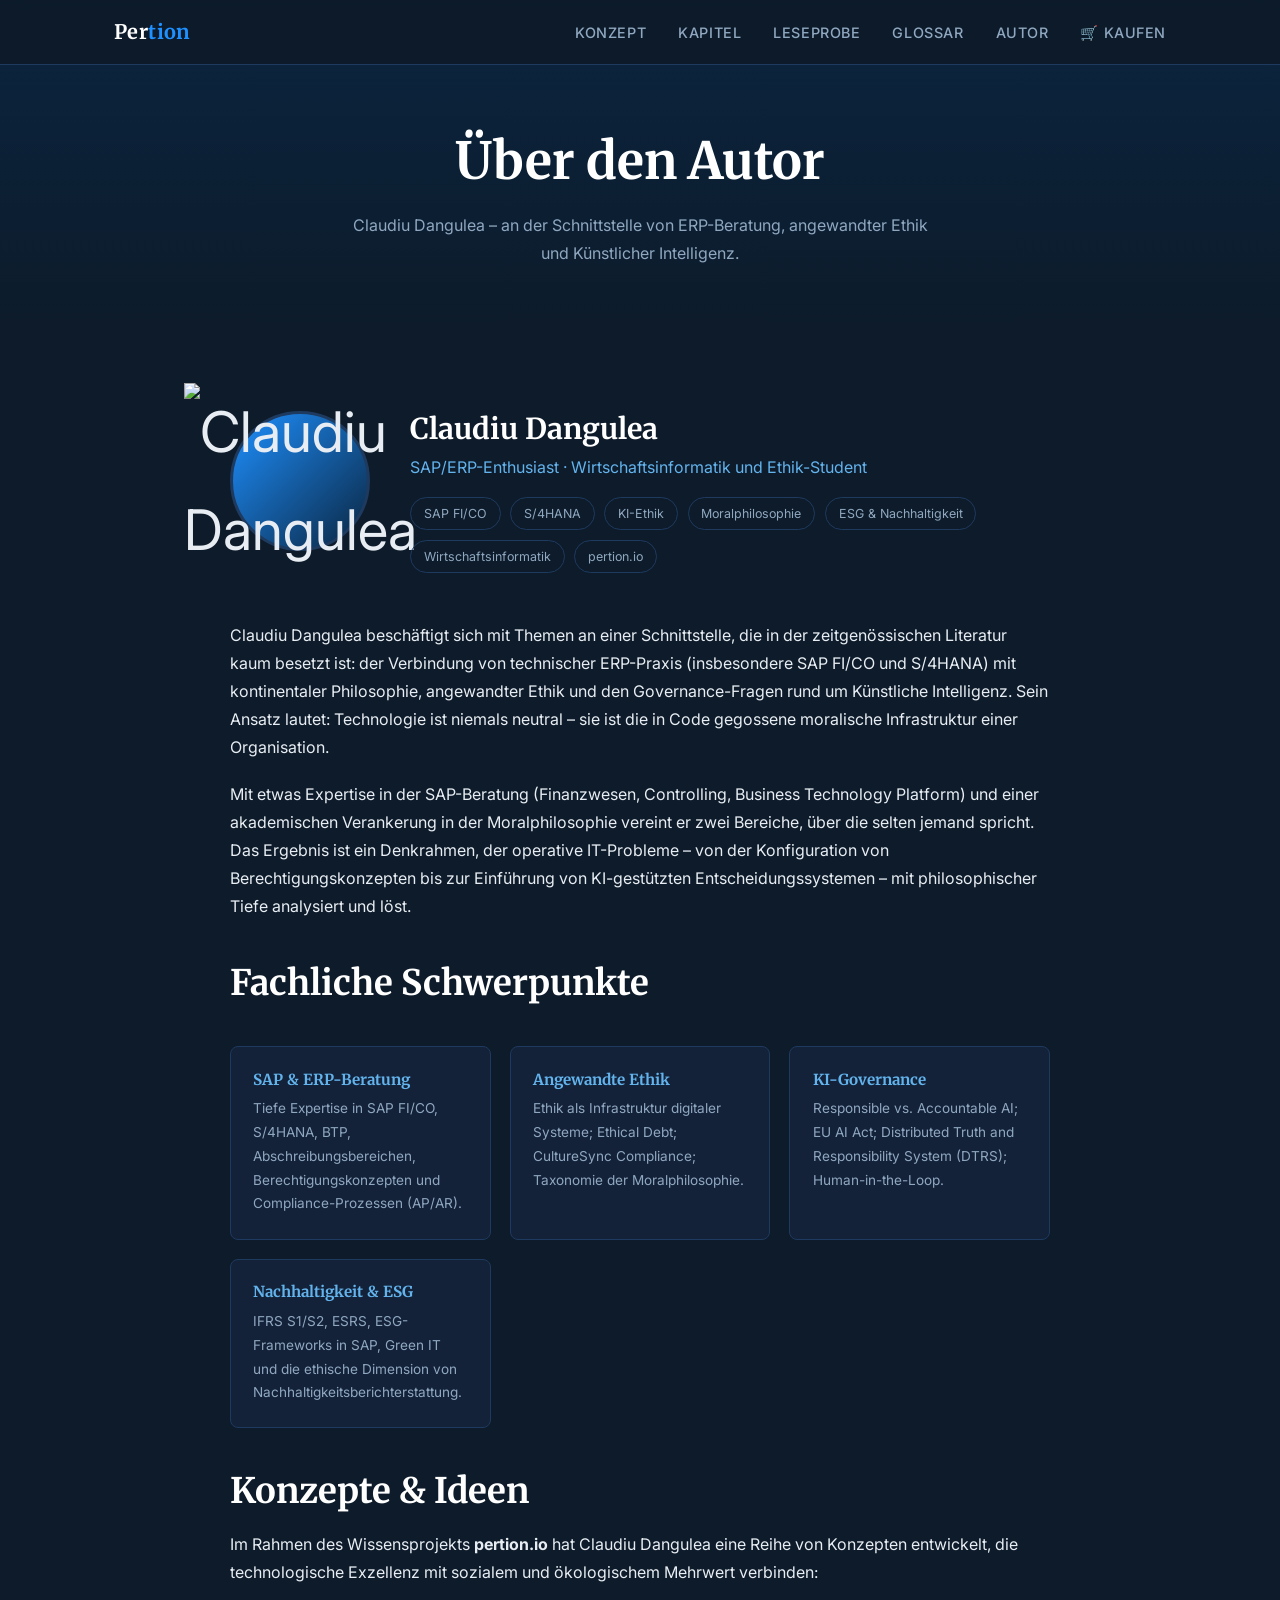
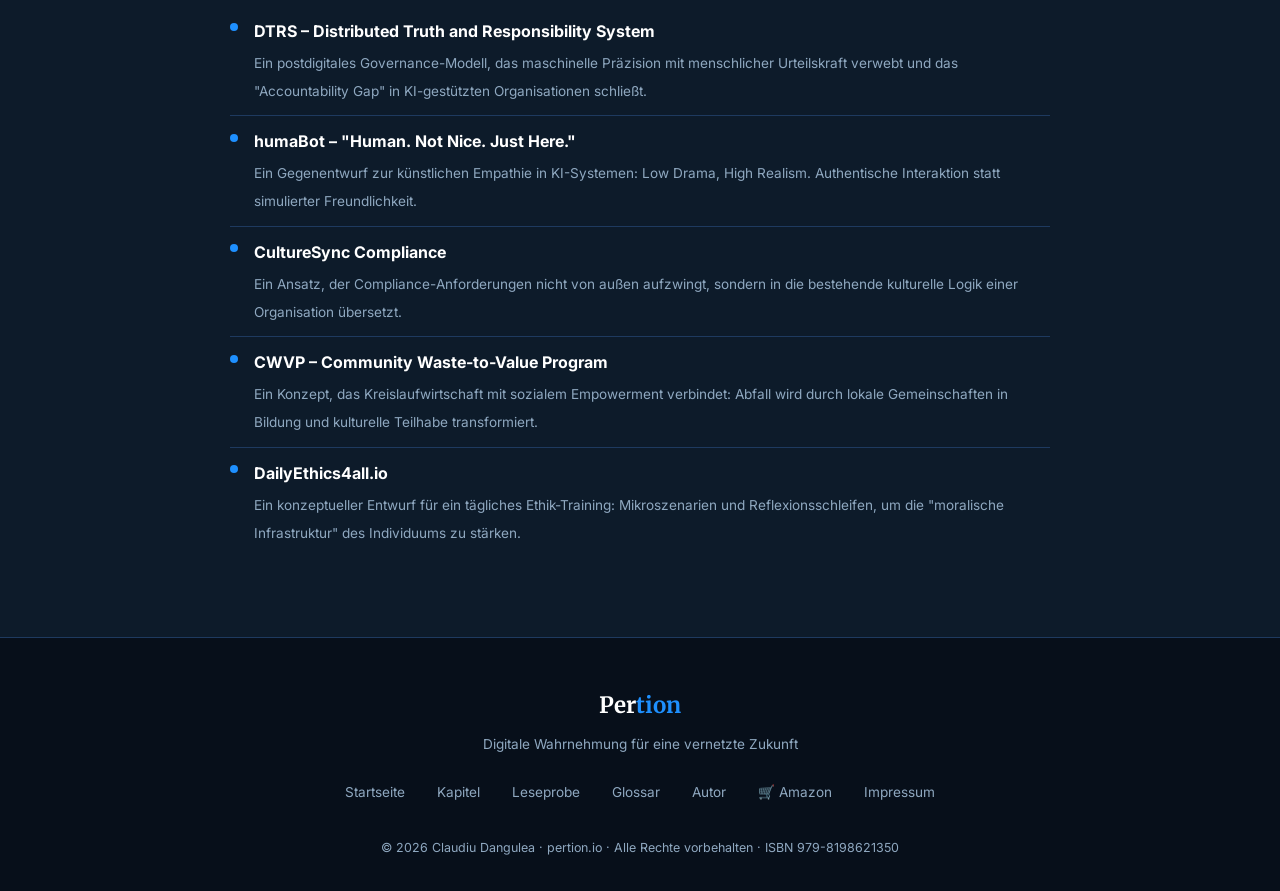
==== commit b7b06b75: "Replace author avatar with image Updated author avatar with an image from a URL." ====
--- a/autor.html
+++ b/autor.html
@@ -91,7 +91,12 @@
     <div class="author-section">
 
       <div class="author-header">
-        <div class="author-avatar-large">&#129489;</div>
+        <div class="author-avatar-large">
+  <img
+    src="https://raw.githubusercontent.com/intiequals1/pertion/master/assets/pics/New_Claudiu%20Dangulea.png"
+    alt="Claudiu Dangulea"
+  >
+</div>
         <div class="author-meta">
           <h1>Claudiu Dangulea</h1>
           <p class="subtitle">SAP/ERP-Enthusiast &middot; Wirtschaftsinformatik und Ethik-Student</p>
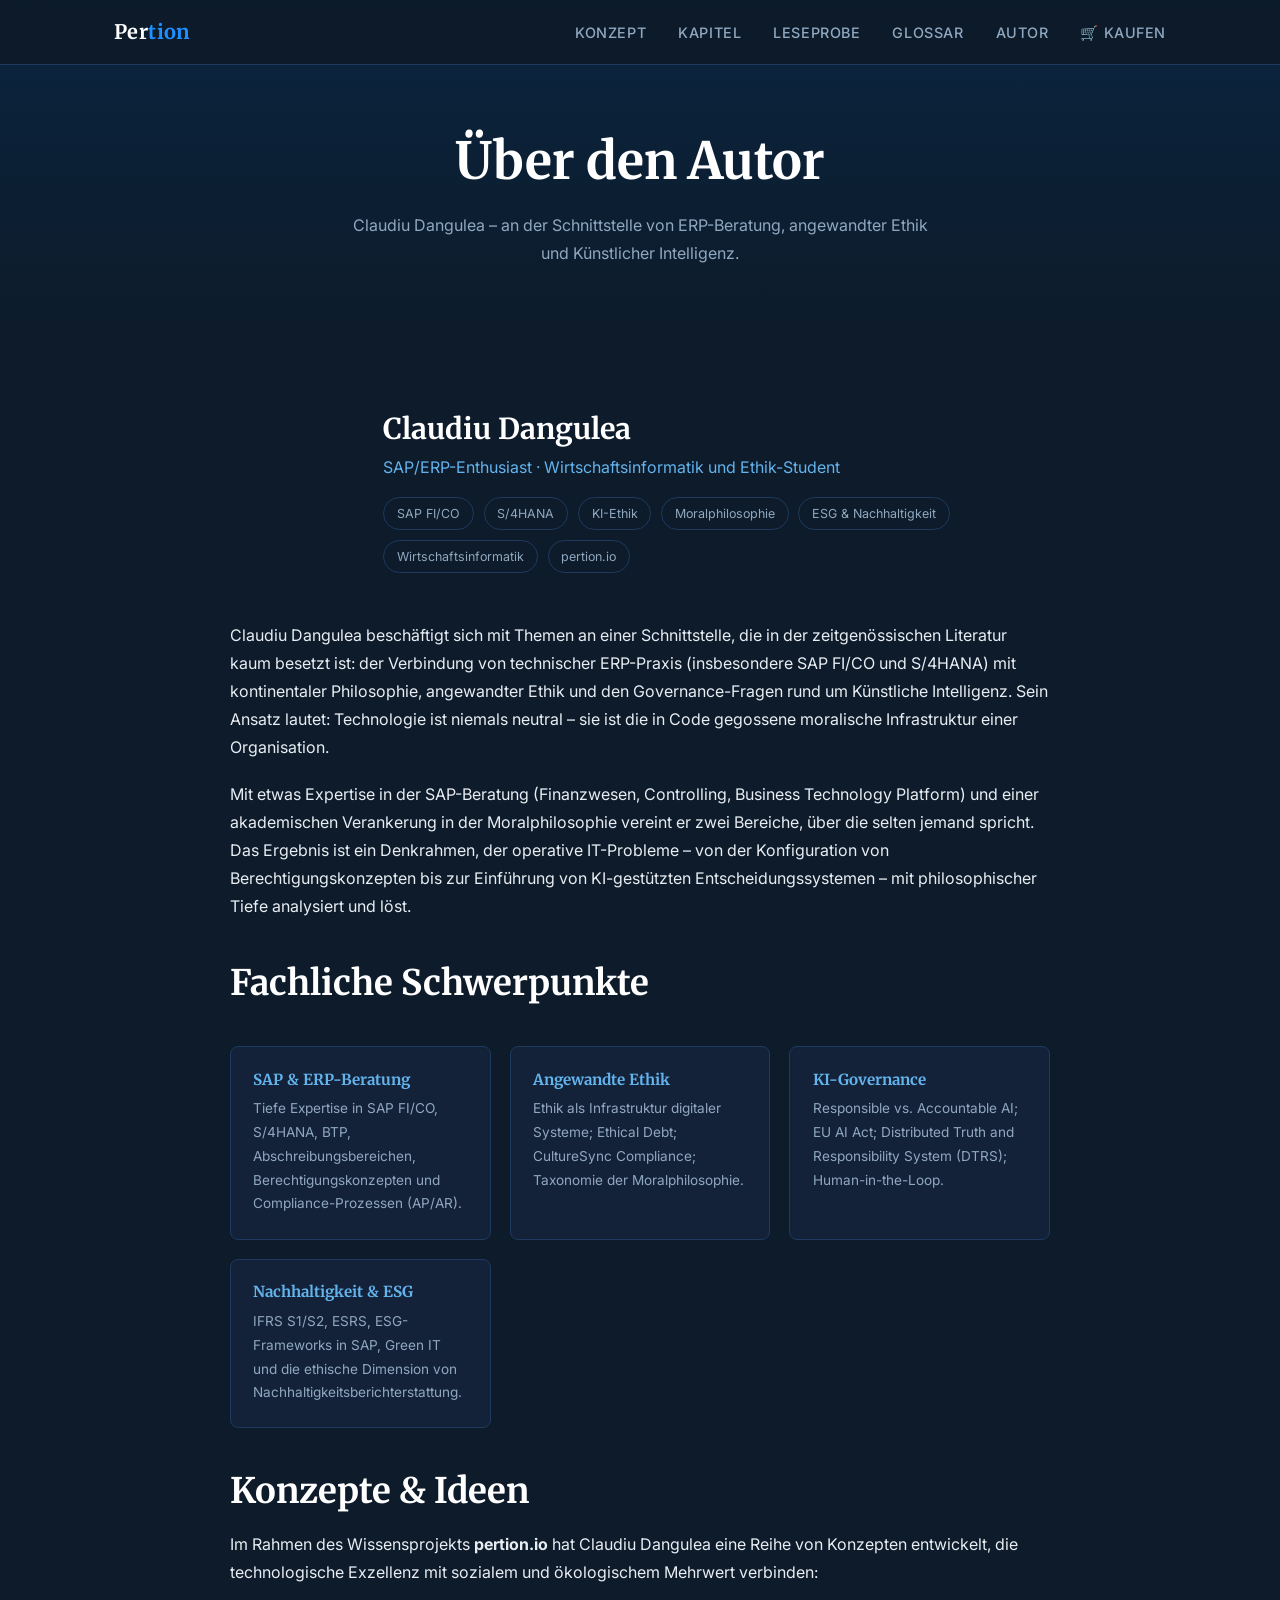
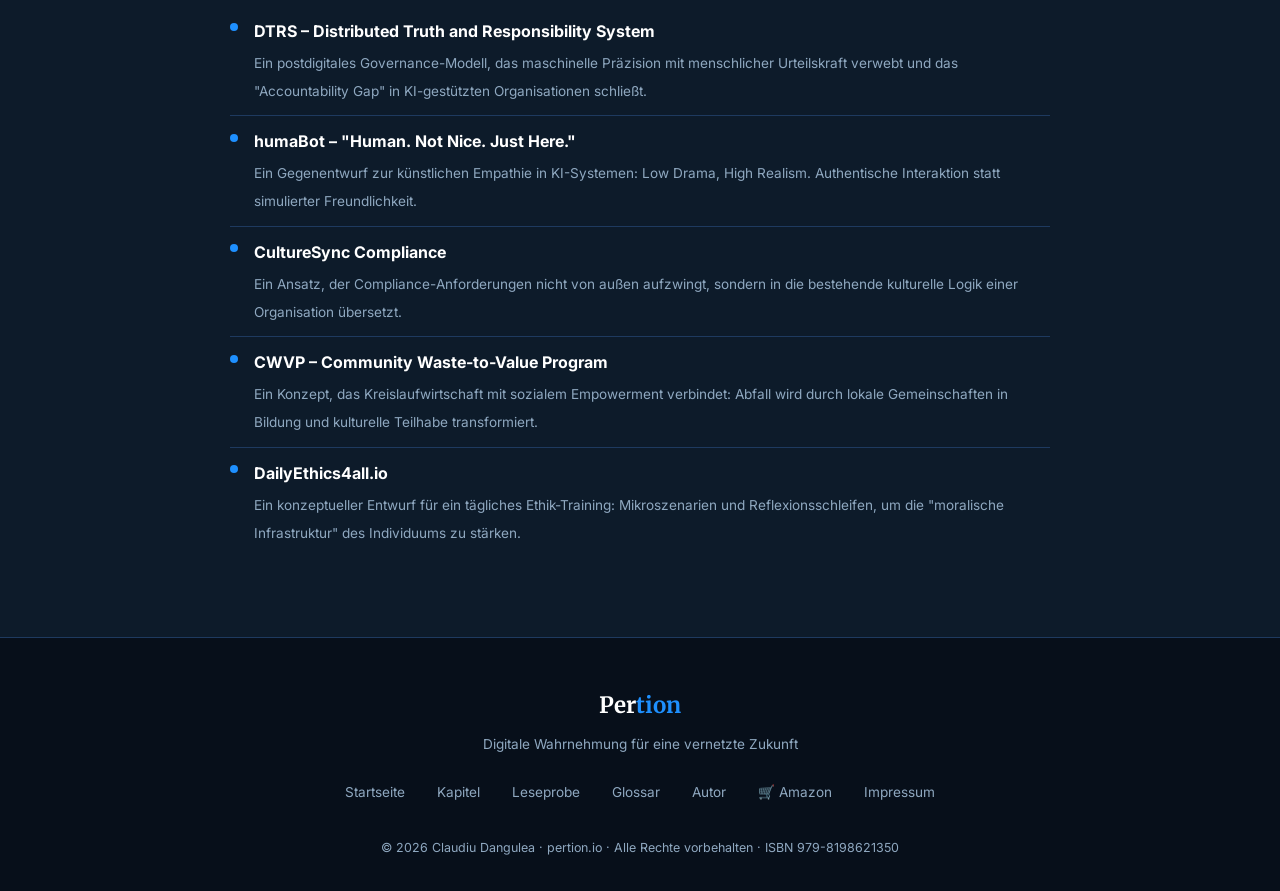
==== commit 0b054465: "Refactor author avatar to use background image Updated author avatar styling to use a background ima" ====
--- a/autor.html
+++ b/autor.html
@@ -21,11 +21,16 @@
       margin-bottom: 3rem;
     }
     .author-avatar-large {
-      width: 140px; height: 140px; border-radius: 50%; flex-shrink: 0;
-      background: linear-gradient(135deg, var(--accent), #0a2540);
-      display: flex; align-items: center; justify-content: center;
-      font-size: 3.5rem; border: 3px solid var(--border);
-    }
+  width: 140px;
+  height: 140px;
+  border-radius: 50%;
+  overflow: hidden;
+  background-image: url("https://raw.githubusercontent.com/intiequals1/pertion/master/assets/pics/New_Claudiu%20Dangulea.png");
+  background-size: cover;
+  background-position: center;
+  background-repeat: no-repeat;
+}
+    
     .author-meta h1 { font-size: 1.8rem; margin-bottom: .3rem; }
     .author-meta .subtitle { color: var(--accent-light); font-size: 1rem; margin-bottom: 1rem; }
     .author-tags { display: flex; flex-wrap: wrap; gap: .6rem; }
@@ -91,12 +96,7 @@
     <div class="author-section">
 
       <div class="author-header">
-        <div class="author-avatar-large">
-  <img
-    src="https://raw.githubusercontent.com/intiequals1/pertion/master/assets/pics/New_Claudiu%20Dangulea.png"
-    alt="Claudiu Dangulea"
-  >
-</div>
+        <div class="author-avatar-large"></div>
         <div class="author-meta">
           <h1>Claudiu Dangulea</h1>
           <p class="subtitle">SAP/ERP-Enthusiast &middot; Wirtschaftsinformatik und Ethik-Student</p>
--- a/assets/css/style.css
+++ b/assets/css/style.css
@@ -325,6 +325,17 @@
   color: var(--text-muted);
 }
 
+.author-avatar-large {
+  width: 140px;
+  height: 140px;
+  border-radius: 50%;
+  overflow: hidden;
+  background-image: url("https://raw.githubusercontent.com/intiequals1/pertion/master/assets/pics/New_Claudiu%20Dangulea.png");
+  background-size: cover;
+  background-position: center;
+  background-repeat: no-repeat;
+}
+
 /* ── Footer ── */
 footer {
   background: #070f1a;
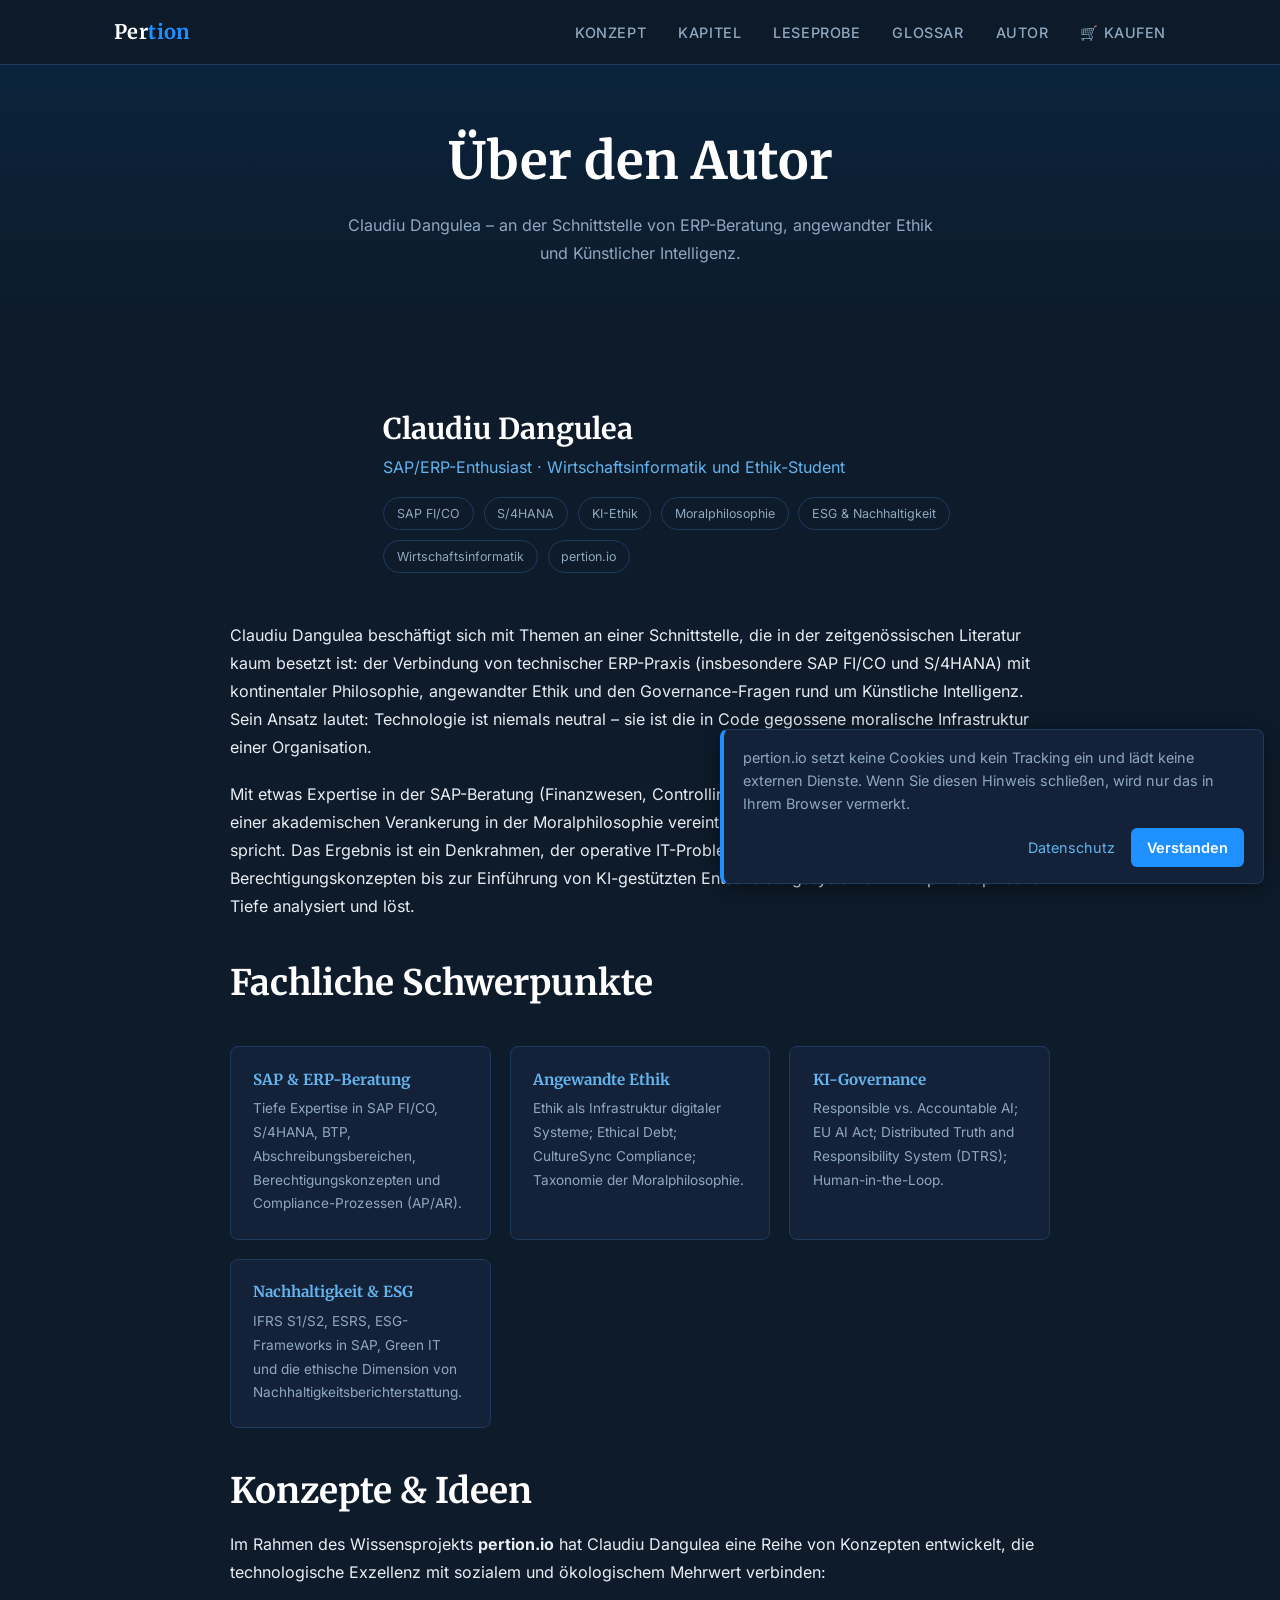
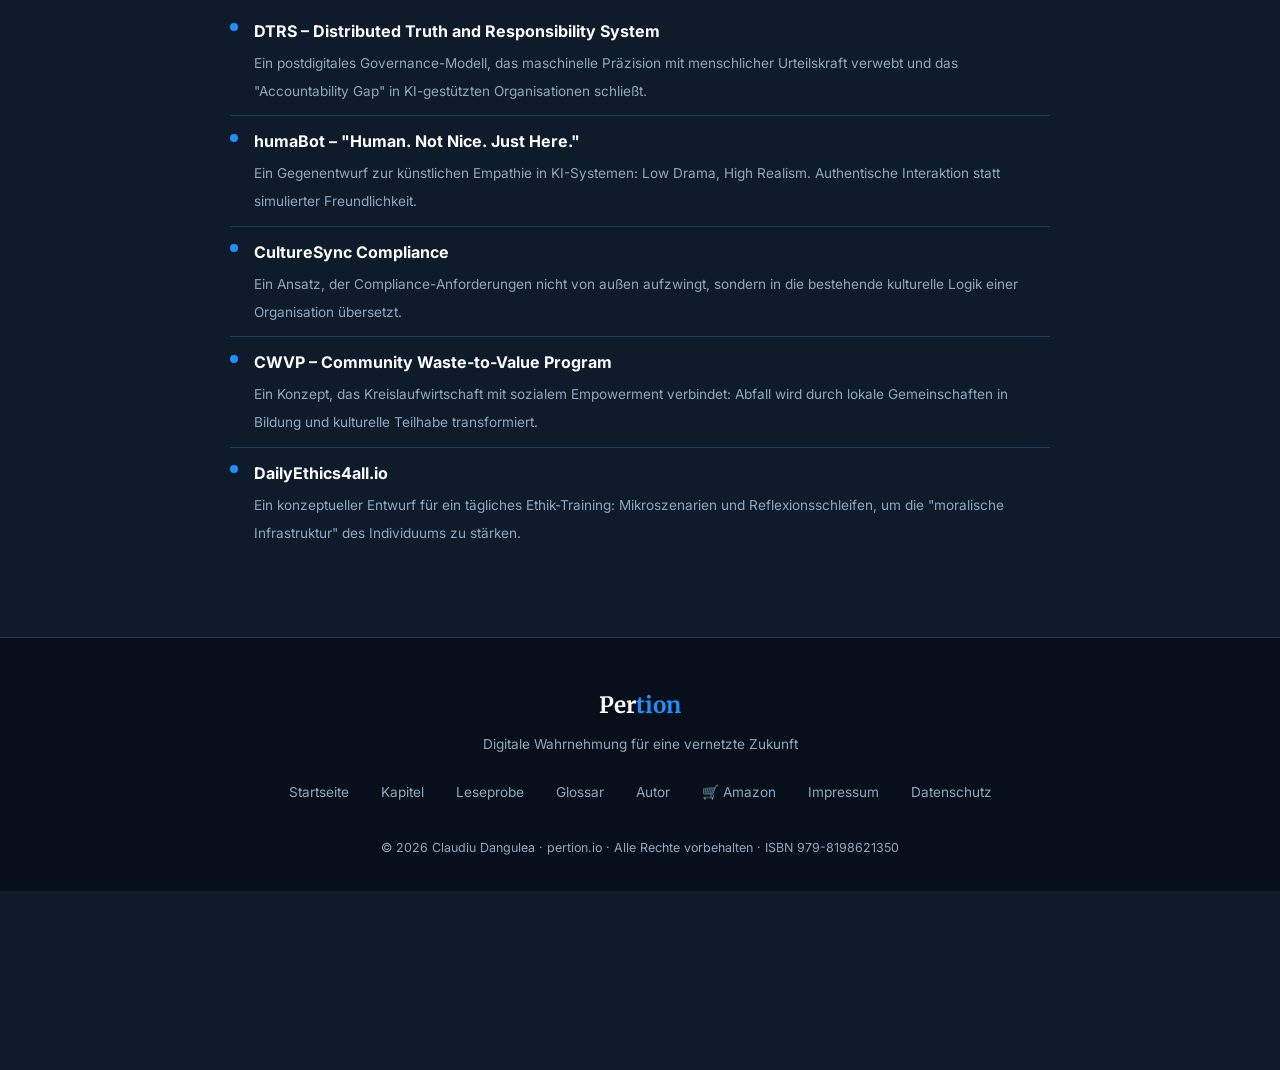
==== commit 769cc7b3: "Lokale Schriften, Datenschutzerklärung und Datenschutzhinweis Alle Seiten luden Merriweather und Int" ====
--- a/autor.html
+++ b/autor.html
@@ -11,8 +11,7 @@
   <meta property="og:url" content="https://intiequals1.github.io/pertion/autor.html">
   <meta name="twitter:card" content="summary_large_image">
   <meta name="twitter:image" content="https://intiequals1.github.io/pertion/assets/og-image.png">
-  <link rel="preconnect" href="https://fonts.googleapis.com">
-  <link href="https://fonts.googleapis.com/css2?family=Merriweather:ital,wght@0,400;0,700;1,400&family=Inter:wght@400;500;600;700&display=swap" rel="stylesheet">
+  <link rel="stylesheet" href="assets/css/fonts.css">
   <link rel="stylesheet" href="assets/css/style.css">
   <style>
     .author-section { max-width: 820px; margin: 0 auto; }
@@ -194,6 +193,7 @@
       <a href="autor.html">Autor</a>
       <a href="https://amzn.eu/d/0fxd5NEx" target="_blank" rel="noopener">&#128722; Amazon</a>
       <a href="impressum.html">Impressum</a>
+      <a href="datenschutz.html">Datenschutz</a>
     </div>
     <div class="footer-copy">&copy; 2026 Claudiu Dangulea &middot; pertion.io &middot; Alle Rechte vorbehalten &middot; ISBN 979-8198621350</div>
   </div>
--- a/assets/css/fonts.css
+++ b/assets/css/fonts.css
@@ -0,0 +1,75 @@
+/* Merriweather und Inter, lokal von www.pertion.io ausgeliefert (keine Google-Fonts-Server).
+   Quelle: Fontsource 5.3.0 (@fontsource/merriweather, @fontsource-variable/inter).
+   Lizenz: SIL Open Font License 1.1, siehe assets/fonts/OFL-*.txt. */
+
+@font-face {
+  font-family: 'Merriweather';
+  font-style: normal;
+  font-weight: 400;
+  font-display: swap;
+  src: url(../fonts/merriweather-latin-ext-400-normal.woff2) format('woff2');
+  unicode-range: U+0100-02BA,U+02BD-02C5,U+02C7-02CC,U+02CE-02D7,U+02DD-02FF,U+0304,U+0308,U+0329,U+1D00-1DBF,U+1E00-1E9F,U+1EF2-1EFF,U+2020,U+20A0-20AB,U+20AD-20C0,U+2113,U+2C60-2C7F,U+A720-A7FF;
+}
+
+@font-face {
+  font-family: 'Merriweather';
+  font-style: normal;
+  font-weight: 400;
+  font-display: swap;
+  src: url(../fonts/merriweather-latin-400-normal.woff2) format('woff2');
+  unicode-range: U+0000-00FF,U+0131,U+0152-0153,U+02BB-02BC,U+02C6,U+02DA,U+02DC,U+0304,U+0308,U+0329,U+2000-206F,U+20AC,U+2122,U+2191,U+2193,U+2212,U+2215,U+FEFF,U+FFFD;
+}
+
+@font-face {
+  font-family: 'Merriweather';
+  font-style: normal;
+  font-weight: 700;
+  font-display: swap;
+  src: url(../fonts/merriweather-latin-ext-700-normal.woff2) format('woff2');
+  unicode-range: U+0100-02BA,U+02BD-02C5,U+02C7-02CC,U+02CE-02D7,U+02DD-02FF,U+0304,U+0308,U+0329,U+1D00-1DBF,U+1E00-1E9F,U+1EF2-1EFF,U+2020,U+20A0-20AB,U+20AD-20C0,U+2113,U+2C60-2C7F,U+A720-A7FF;
+}
+
+@font-face {
+  font-family: 'Merriweather';
+  font-style: normal;
+  font-weight: 700;
+  font-display: swap;
+  src: url(../fonts/merriweather-latin-700-normal.woff2) format('woff2');
+  unicode-range: U+0000-00FF,U+0131,U+0152-0153,U+02BB-02BC,U+02C6,U+02DA,U+02DC,U+0304,U+0308,U+0329,U+2000-206F,U+20AC,U+2122,U+2191,U+2193,U+2212,U+2215,U+FEFF,U+FFFD;
+}
+
+@font-face {
+  font-family: 'Merriweather';
+  font-style: italic;
+  font-weight: 400;
+  font-display: swap;
+  src: url(../fonts/merriweather-latin-ext-400-italic.woff2) format('woff2');
+  unicode-range: U+0100-02BA,U+02BD-02C5,U+02C7-02CC,U+02CE-02D7,U+02DD-02FF,U+0304,U+0308,U+0329,U+1D00-1DBF,U+1E00-1E9F,U+1EF2-1EFF,U+2020,U+20A0-20AB,U+20AD-20C0,U+2113,U+2C60-2C7F,U+A720-A7FF;
+}
+
+@font-face {
+  font-family: 'Merriweather';
+  font-style: italic;
+  font-weight: 400;
+  font-display: swap;
+  src: url(../fonts/merriweather-latin-400-italic.woff2) format('woff2');
+  unicode-range: U+0000-00FF,U+0131,U+0152-0153,U+02BB-02BC,U+02C6,U+02DA,U+02DC,U+0304,U+0308,U+0329,U+2000-206F,U+20AC,U+2122,U+2191,U+2193,U+2212,U+2215,U+FEFF,U+FFFD;
+}
+
+@font-face {
+  font-family: 'Inter';
+  font-style: normal;
+  font-weight: 400 700;
+  font-display: swap;
+  src: url(../fonts/inter-latin-ext-wght-normal.woff2) format('woff2-variations');
+  unicode-range: U+0100-02BA,U+02BD-02C5,U+02C7-02CC,U+02CE-02D7,U+02DD-02FF,U+0304,U+0308,U+0329,U+1D00-1DBF,U+1E00-1E9F,U+1EF2-1EFF,U+2020,U+20A0-20AB,U+20AD-20C0,U+2113,U+2C60-2C7F,U+A720-A7FF;
+}
+
+@font-face {
+  font-family: 'Inter';
+  font-style: normal;
+  font-weight: 400 700;
+  font-display: swap;
+  src: url(../fonts/inter-latin-wght-normal.woff2) format('woff2-variations');
+  unicode-range: U+0000-00FF,U+0131,U+0152-0153,U+02BB-02BC,U+02C6,U+02DA,U+02DC,U+0304,U+0308,U+0329,U+2000-206F,U+20AC,U+2122,U+2191,U+2193,U+2212,U+2215,U+FEFF,U+FFFD;
+}
--- a/assets/css/style.css
+++ b/assets/css/style.css
@@ -376,3 +376,13 @@
   .author-avatar { margin: 0 auto; }
   .excerpt-box { padding: 2rem 1.5rem; }
 }
+
+/* ── Datenschutzhinweis (main.js): Information ohne Einwilligungsabfrage ── */
+.privacy-notice { position: fixed; z-index: 200; right: 1rem; bottom: 1rem; left: 1rem; max-width: 34rem; margin-left: auto; padding: 1rem 1.2rem; background: var(--surface); color: var(--text); border: 1px solid var(--border); border-left: 4px solid var(--accent); border-radius: var(--radius); box-shadow: var(--shadow); font-family: var(--font-sans); font-size: .9rem; line-height: 1.6; }
+.privacy-notice p { margin: 0 0 .8rem; color: var(--text-muted); }
+.privacy-notice-actions { display: flex; align-items: center; justify-content: flex-end; flex-wrap: wrap; gap: 1rem; }
+.privacy-notice-actions a { color: var(--accent-light); }
+.privacy-notice-actions button { font: inherit; font-weight: 600; padding: .5rem 1rem; border: 0; border-radius: 6px; background: var(--accent); color: var(--white); cursor: pointer; transition: background var(--transition); }
+.privacy-notice-actions button:hover { background: #1873cc; }
+.privacy-notice-actions a:focus-visible, .privacy-notice-actions button:focus-visible { outline: 2px solid var(--accent-light); outline-offset: 3px; }
+@media print { .privacy-notice { display: none; } }
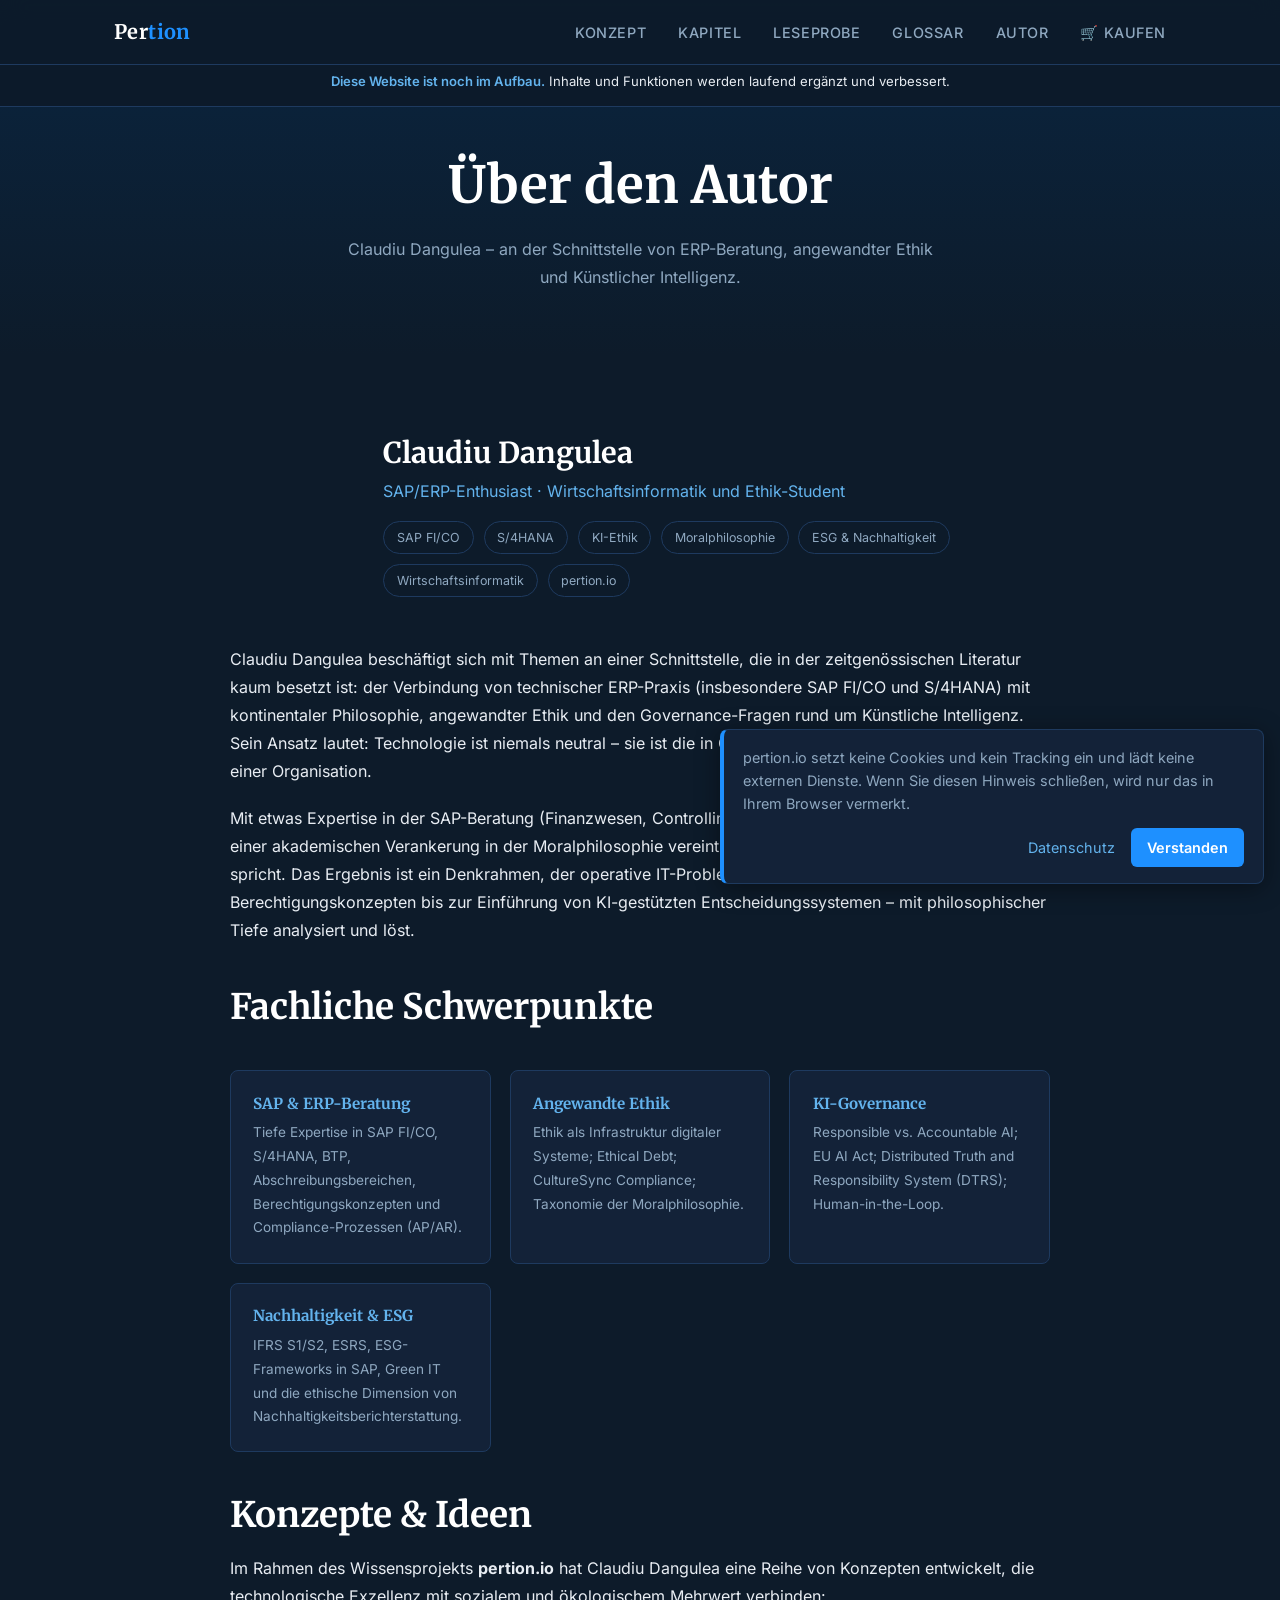
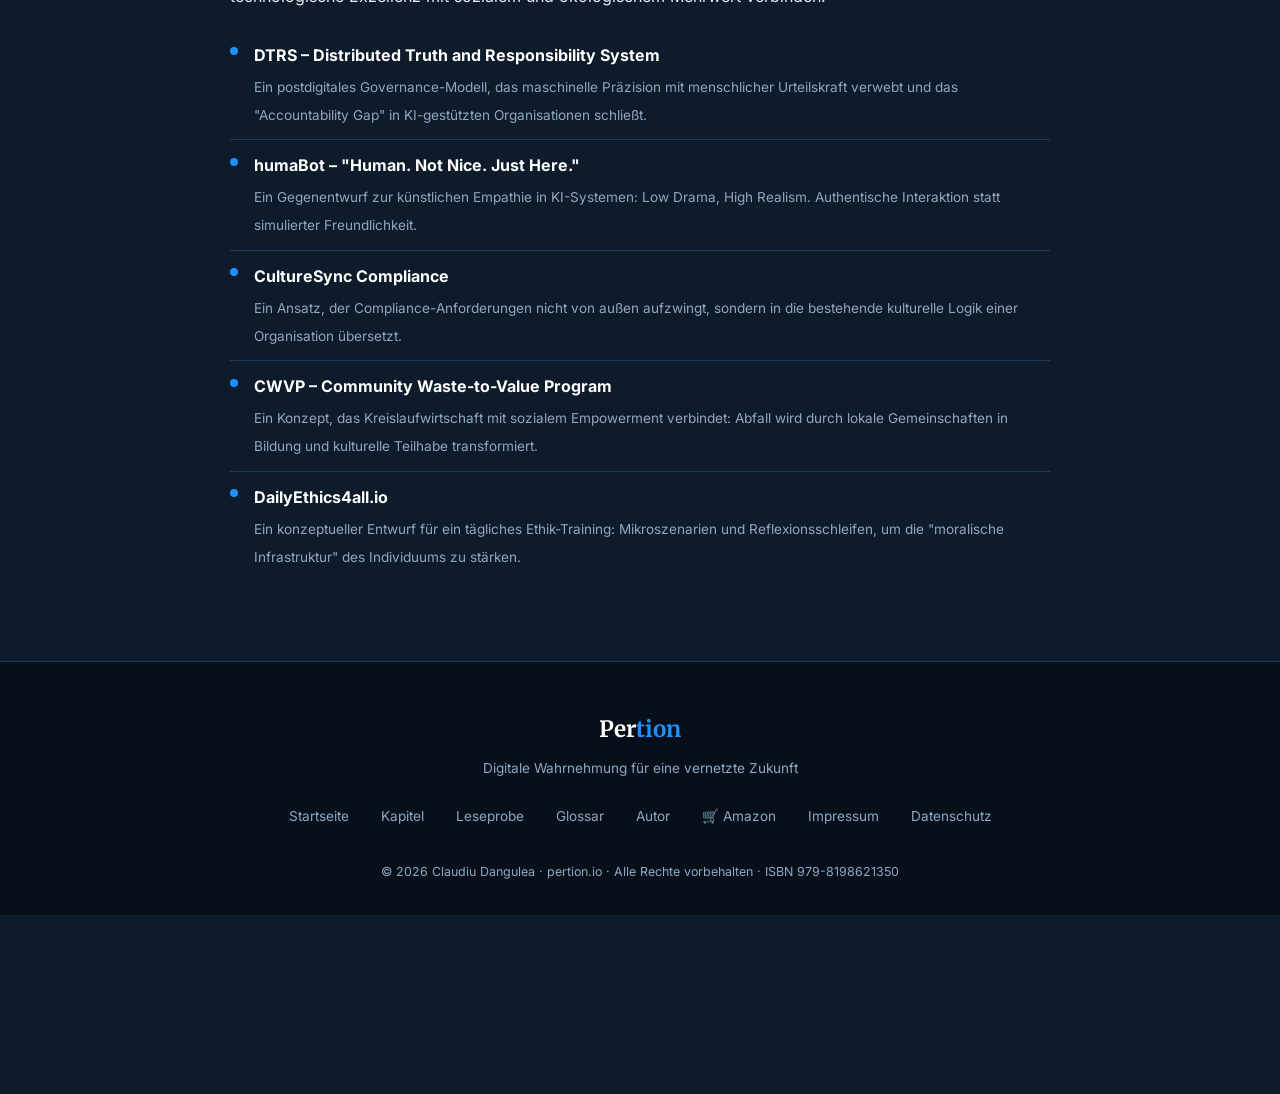
==== commit 4c6aaf8b: "Hinweis im Aufbau; Kammer im Impressum Im Navigationsbalken jeder Seite steht der Hinweis „Diese Web" ====
--- a/autor.html
+++ b/autor.html
@@ -81,6 +81,7 @@
     </ul>
     <button class="nav-toggle"><span></span><span></span><span></span></button>
   </div>
+  <aside class="site-notice" aria-label="Hinweis zum Entwicklungsstand"><p><strong>Diese Website ist noch im Aufbau.</strong> Inhalte und Funktionen werden laufend ergänzt und verbessert.</p></aside>
 </nav>
 
 <div class="page-hero">
--- a/assets/css/style.css
+++ b/assets/css/style.css
@@ -94,7 +94,7 @@
   display: flex; align-items: center;
   background: linear-gradient(135deg, #0d1b2a 0%, #0a2540 50%, #0d1b2a 100%);
   position: relative; overflow: hidden;
-  padding-top: 80px;
+  padding-top: 112px;
 }
 .hero::before {
   content: '';
@@ -357,7 +357,7 @@
 
 /* ── Page-specific ── */
 .page-hero {
-  padding: 8rem 0 4rem;
+  padding: 9.5rem 0 4rem;
   background: linear-gradient(180deg, #0a2540 0%, var(--primary) 100%);
   text-align: center;
 }
@@ -386,3 +386,8 @@
 .privacy-notice-actions button:hover { background: #1873cc; }
 .privacy-notice-actions a:focus-visible, .privacy-notice-actions button:focus-visible { outline: 2px solid var(--accent-light); outline-offset: 3px; }
 @media print { .privacy-notice { display: none; } }
+
+/* ── Hinweis zum Entwicklungsstand (im fixierten Navigationsbalken) ── */
+.site-notice { border-top: 1px solid var(--border); margin-top: .9rem; padding: .45rem 1.5rem 0; font-family: var(--font-sans); font-size: .82rem; line-height: 1.5; color: var(--text-muted); text-align: center; }
+.site-notice p { max-width: 1100px; margin: 0 auto; }
+.site-notice strong { color: var(--accent-light); font-weight: 600; }
